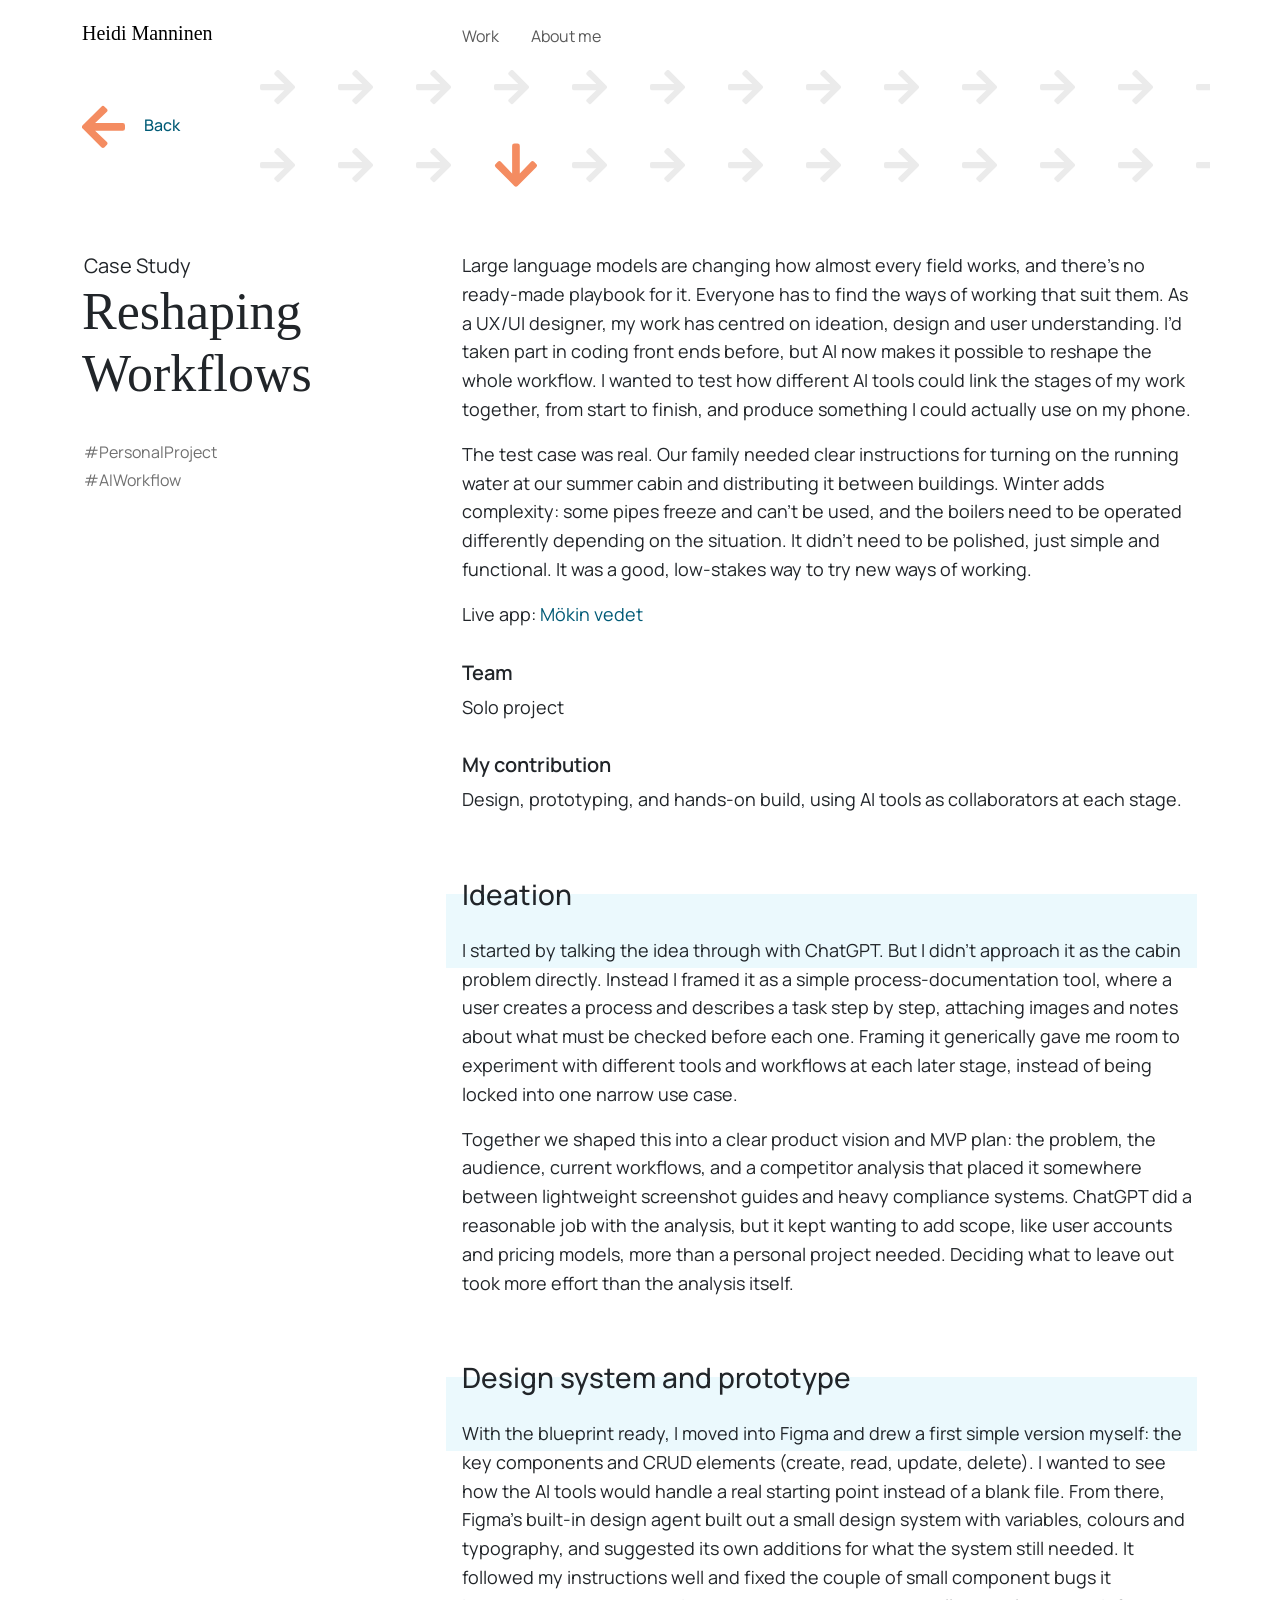
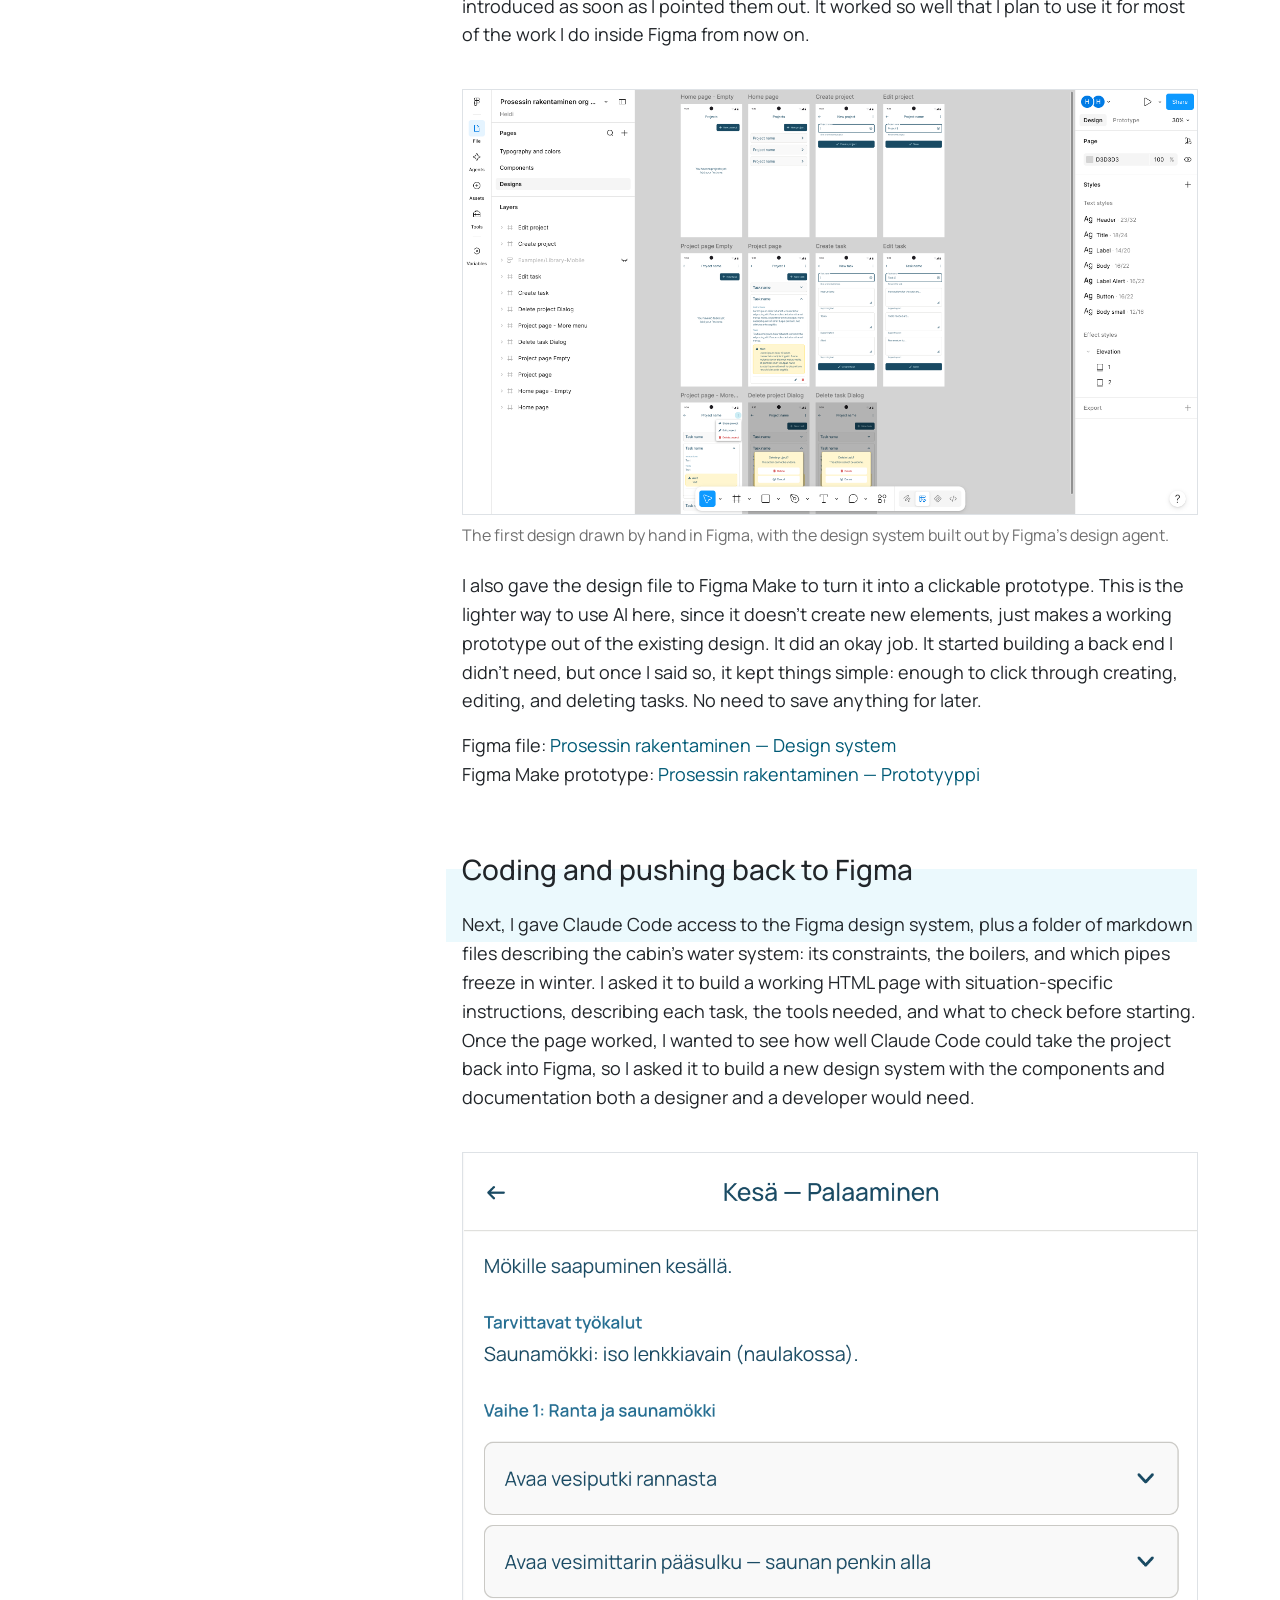
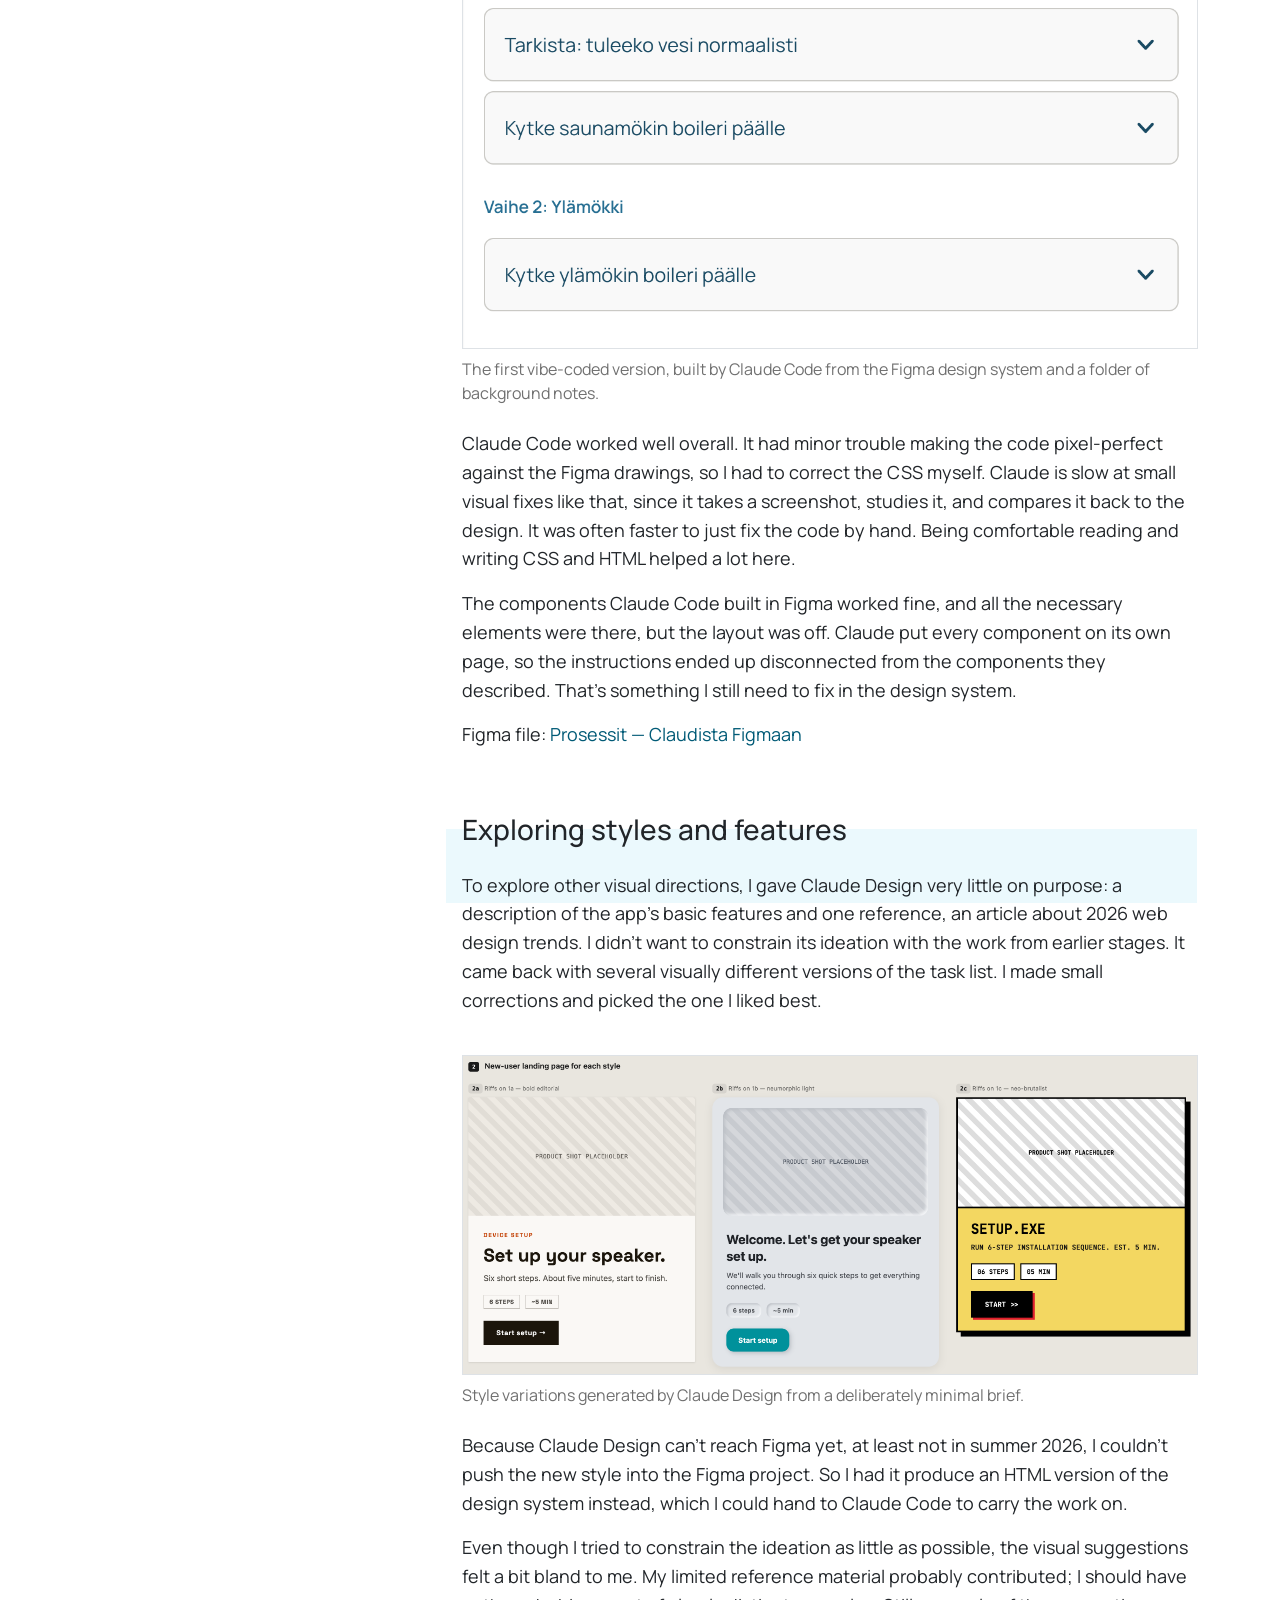
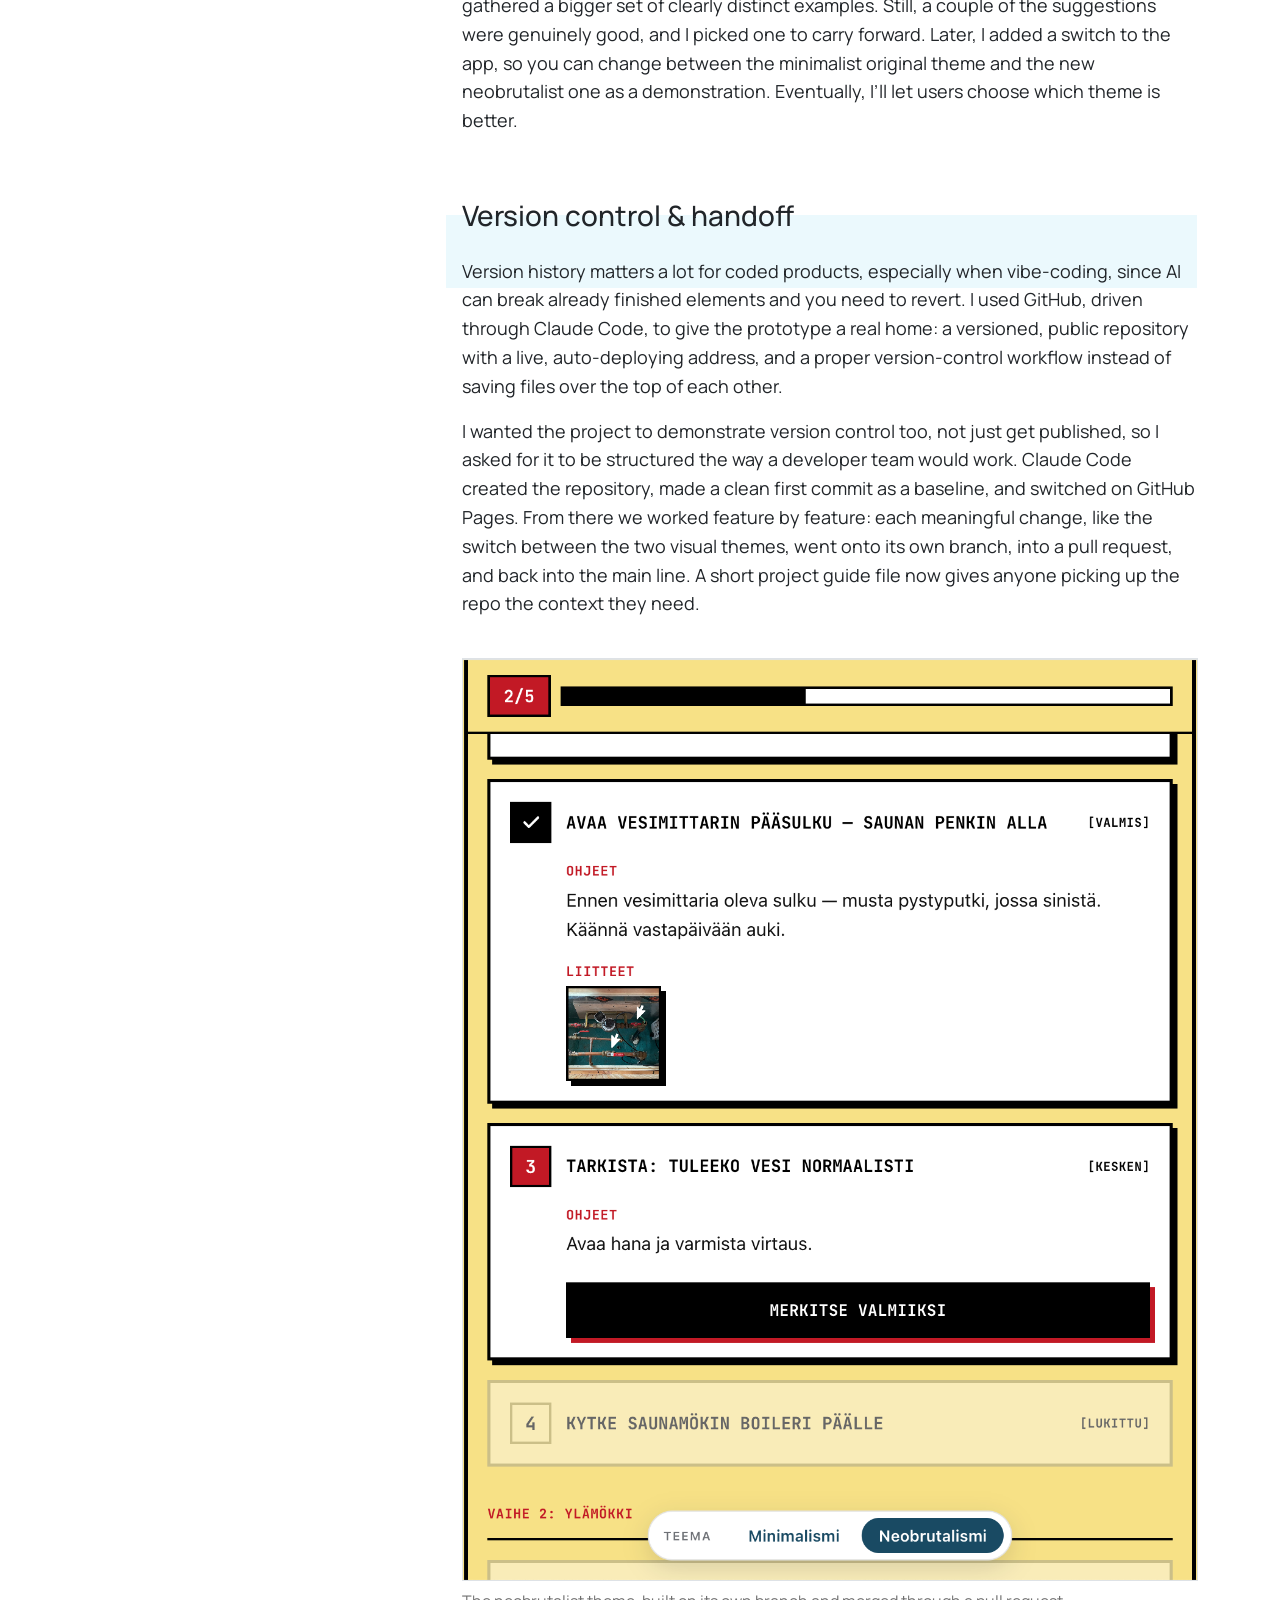
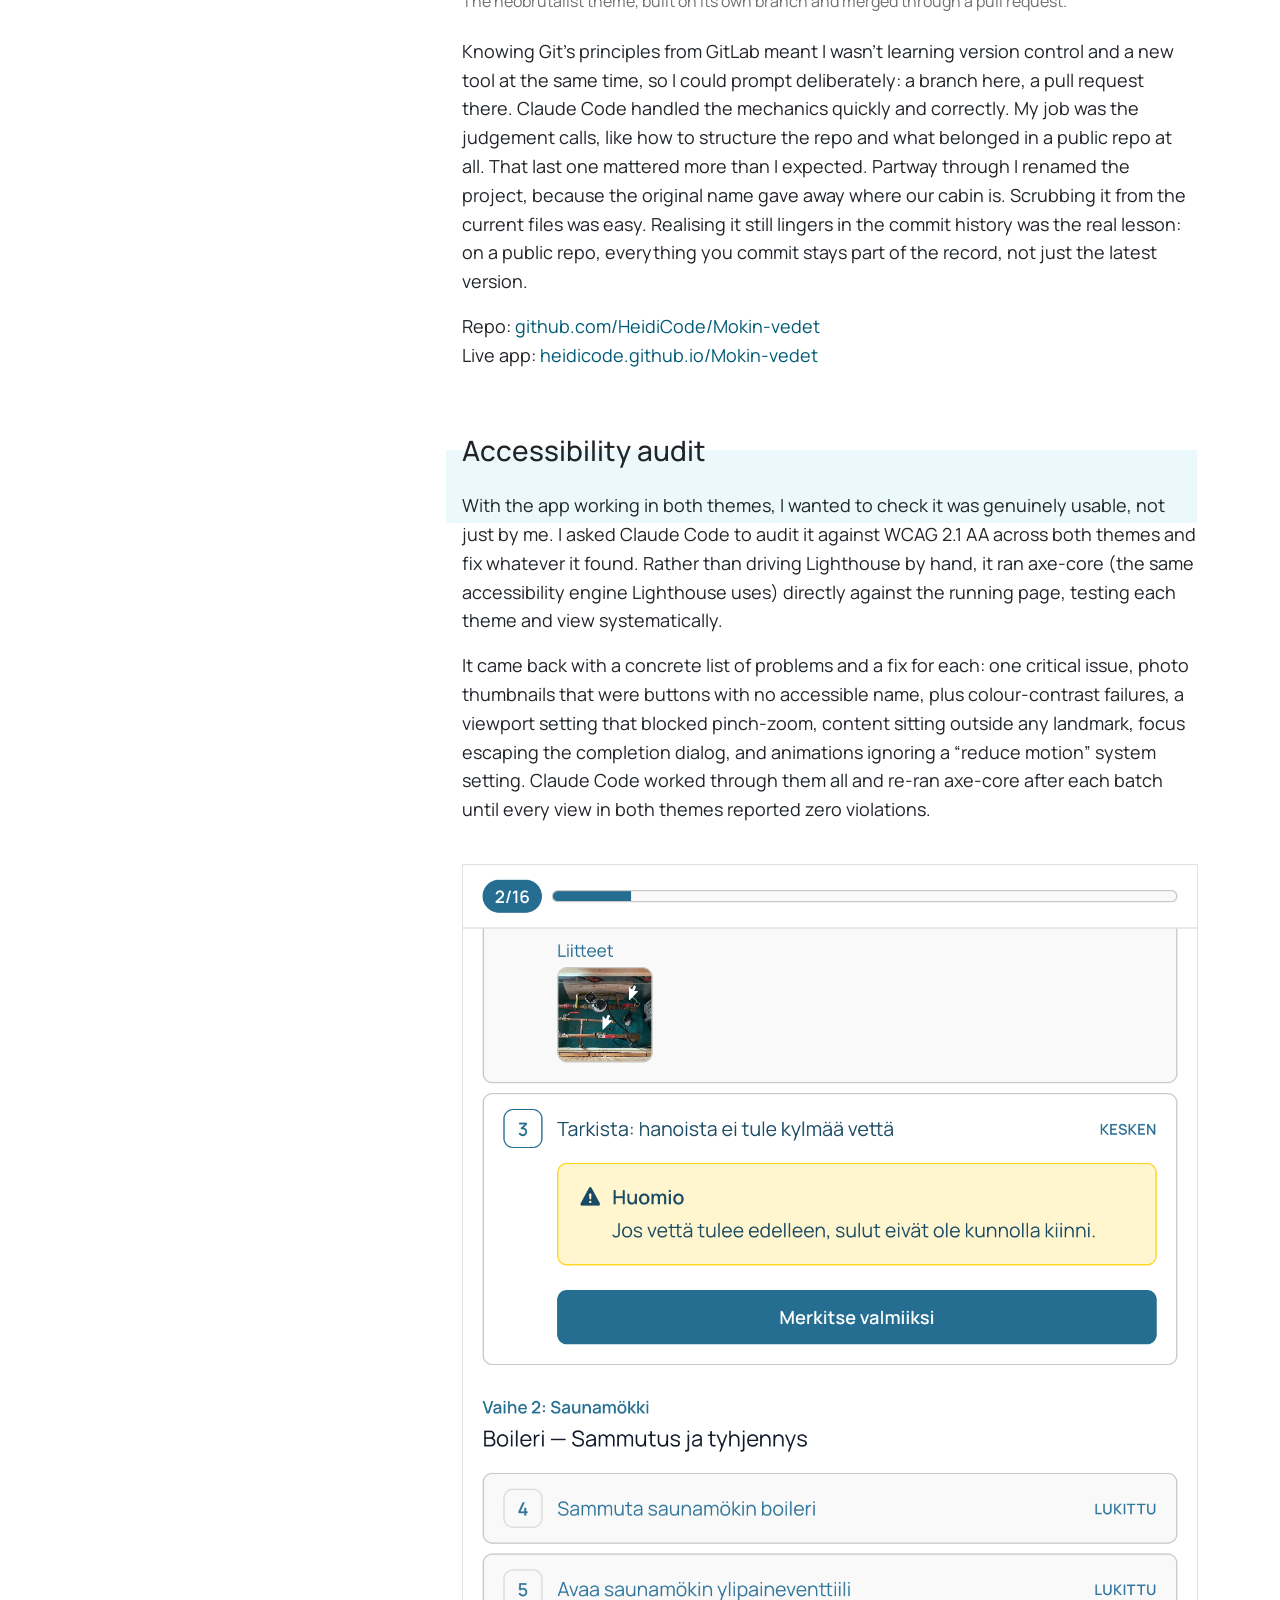
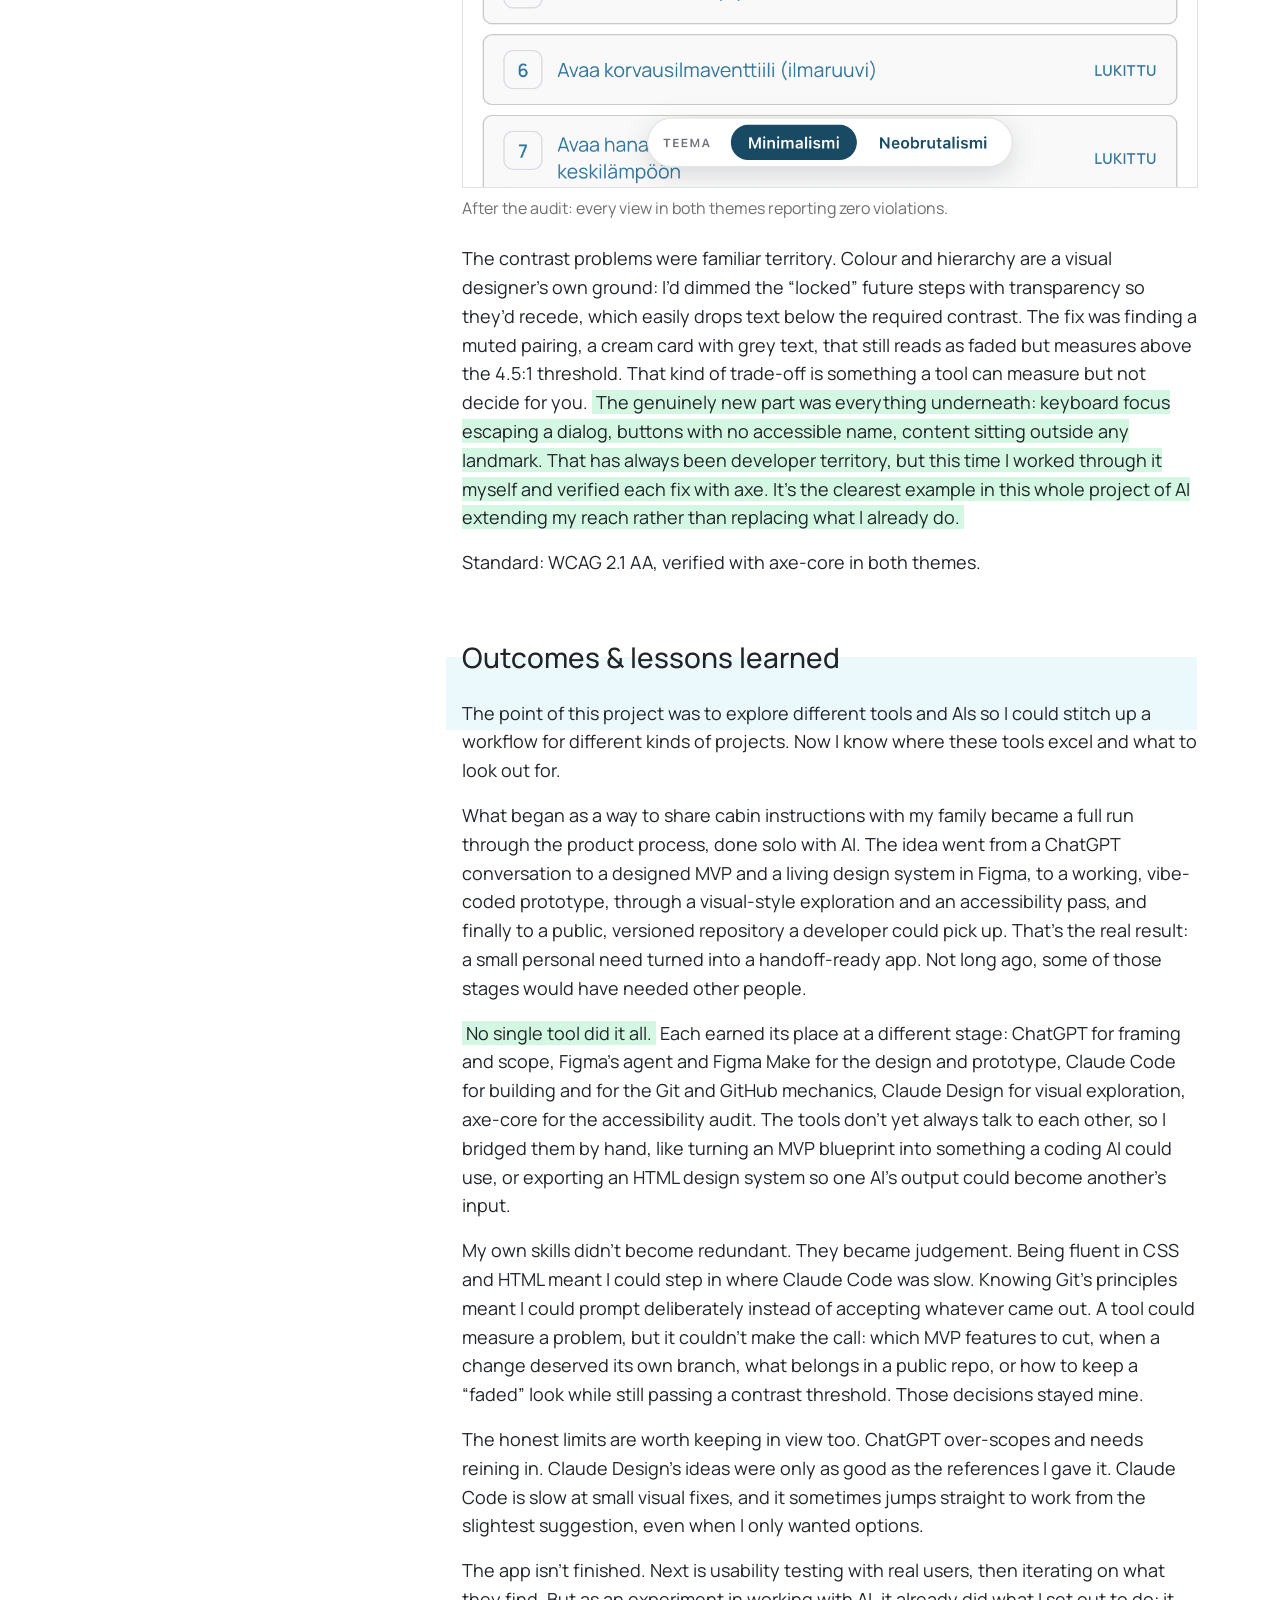
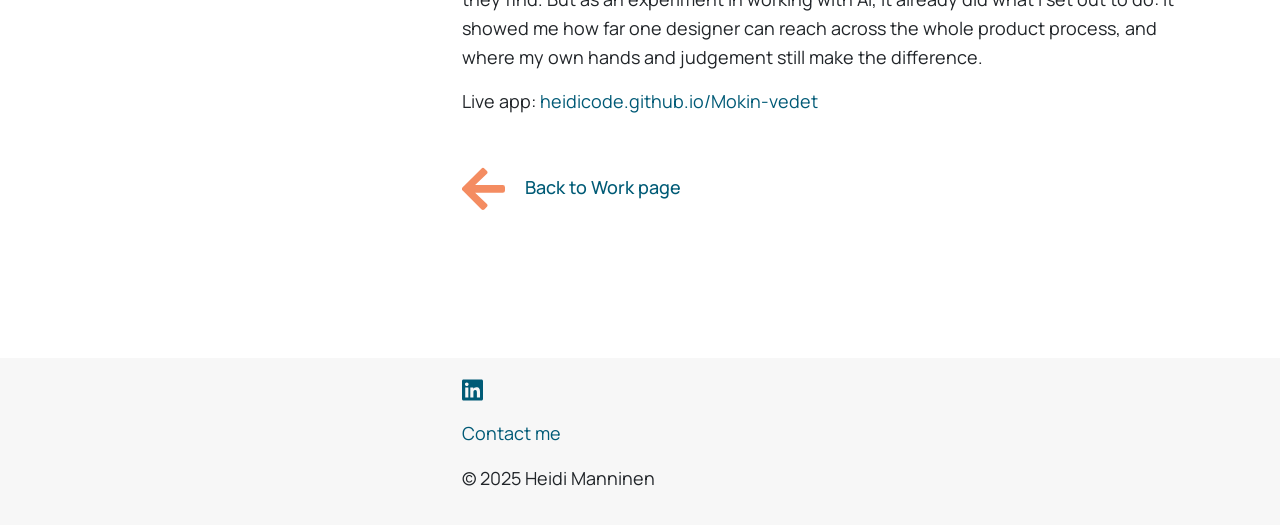
==== case_study_ReshapingWorkflows.html @ 0fd678f9 "Add "Reshaping Workflows" case study page A new case study on running a whole product process solo w" ====
<!DOCTYPE html>
<html lang="en">

  <head>
    <meta charset="UTF-8">
    <meta name="viewport" content="width=device-width, initial-scale=1.0">
    <title>Reshaping Workflows - Heidi Manninen</title>
    <!-- Link to the external CSS file -->
    <link rel="stylesheet" href="styles.css">
    <link href="https://cdn.jsdelivr.net/npm/bootstrap@5.3.0/dist/css/bootstrap.min.css" rel="stylesheet">
    <link rel="preconnect" href="https://fonts.googleapis.com">
    <link rel="preconnect" href="https://fonts.gstatic.com" crossorigin>
    <link href="https://fonts.googleapis.com/css2?family=Manrope:wght@100..900&family=Playfair-display:ital,wght@0,100..900;1,100..900&display=swap" rel="stylesheet">
  </head>
  <body>

    <nav class="navbar fixed-top navbar-expand-sm">
      <div class="container">
        <div class="col-sm-4">
          <a class="navbar-brand" href="index.html">Heidi Manninen</a>
        </div>
        <div class="col-sm-8">
          <ul class="navbar-nav flex-row">
            <li class="nav-item">
              <a class="nav-link" aria-current="page" href="index.html">Work</a>
            </li>
            <li class="nav-item">
              <a class="nav-link" href="about_me.html">About me</a>
            </li>
          </ul>
        </div> 
      </div>
    </nav>

    <div class="container">
        <div class="row">
            <div class="col-lg-2 back-link-area">
                <a class="back-link" href="index.html">
                    <img src="images/back-arrow.svg" class="img-fluid py-4" alt="Back to Work">
                    Back
                </a>
            </div>
            <div class="case-study-background col-lg-10">
            </div>
        </div>
    </div>

    <main class="container my-5">
      <section id="case-study" class="">
        <div class="row pb-5">
          <div class="col-md-4 pb-4">
            <div class="caption">Case Study</div>
            <h2>Reshaping Workflows</h2>
            <br>
            <p class="hashs">
              #PersonalProject<br>
              #AIWorkflow
            </p>
          </div>
          <div class="col-md-8">
            <p>
              Large language models are changing how almost every field works, and there&rsquo;s no ready-made playbook for it. Everyone has to find the ways 
              of working that suit them. As a UX/UI designer, my work has centred on ideation, design and user understanding. I&rsquo;d taken part in coding 
              front ends before, but AI now makes it possible to reshape the whole workflow. I wanted to test how different AI tools could link the stages of 
              my work together, from start to finish, and produce something I could actually use on my phone.
            </p>
            <p>
              The test case was real. Our family needed clear instructions for turning on the running water at our summer cabin and distributing it between 
              buildings. Winter adds complexity: some pipes freeze and can&rsquo;t be used, and the boilers need to be operated differently depending on the 
              situation. It didn&rsquo;t need to be polished, just simple and functional. It was a good, low-stakes way to try new ways of working.
            </p>
            <p>
              Live app: <a href="https://heidicode.github.io/Mokin-vedet/" target="_blank">M&ouml;kin vedet</a>
            </p>
            <h4>
              Team
            </h4>
            <p>
              Solo project
            </p>
            <h4>
              My contribution
            </h4>
            <p>
              Design, prototyping, and hands-on build, using AI tools as collaborators at each stage.
            </p>

            <h3 class="highlight pt-5">
              Ideation
            </h3>
            <p class="tp">
              I started by talking the idea through with ChatGPT. But I didn&rsquo;t approach it as the cabin problem directly. Instead I framed it as a simple 
              process-documentation tool, where a user creates a process and describes a task step by step, attaching images and notes about what must be checked 
              before each one. Framing it generically gave me room to experiment with different tools and workflows at each later stage, instead of being locked 
              into one narrow use case.
            </p>
            <p>
              Together we shaped this into a clear product vision and MVP plan: the problem, the audience, current workflows, and a competitor analysis that placed 
              it somewhere between lightweight screenshot guides and heavy compliance systems. ChatGPT did a reasonable job with the analysis, but it kept wanting 
              to add scope, like user accounts and pricing models, more than a personal project needed. Deciding what to leave out took more effort than the analysis itself.
            </p>

            <h3 class="highlight pt-5">
              Design system and prototype
            </h3>
            <p class="tp pb-4">
              With the blueprint ready, I moved into Figma and drew a first simple version myself: the key components and CRUD elements (create, read, update, delete). 
              I wanted to see how the AI tools would handle a real starting point instead of a blank file. From there, Figma&rsquo;s built-in design agent built out a 
              small design system with variables, colours and typography, and suggested its own additions for what the system still needed. It followed my instructions 
              well and fixed the couple of small component bugs it introduced as soon as I pointed them out. It worked so well that I plan to use it for most of the work 
              I do inside Figma from now on.
            </p>
            <a href="https://heidimanninen.net/images/Process-FirstDesign.png" target="_blank"><img src="images/Process-FirstDesign.png" class="border img-fluid" alt="The first process-documentation app design in Figma, shown next to its design system of colour, typography and component variables"></a>
            <div class="image-caption">
              The first design drawn by hand in Figma, with the design system built out by Figma&rsquo;s design agent.
            </div><br>
            <p>
              I also gave the design file to Figma Make to turn it into a clickable prototype. This is the lighter way to use AI here, since it doesn&rsquo;t create new 
              elements, just makes a working prototype out of the existing design. It did an okay job. It started building a back end I didn&rsquo;t need, but once I said 
              so, it kept things simple: enough to click through creating, editing, and deleting tasks. No need to save anything for later.
            </p>
            <p>
              Figma file: <a href="https://www.figma.com/design/Cu0q4WWhA33EMpzLfYERuD/Prosessin-rakentaminen-org---Design-system?node-id=50-1419" target="_blank">Prosessin rakentaminen &mdash; Design system</a><br>
              Figma Make prototype: <a href="https://www.figma.com/make/wtD0UEXDn4VTWMmGXMmf5s/Prosessin-rakentaminen---Prototyyppi?t=iApriGZxZ0ze3AJL-1" target="_blank">Prosessin rakentaminen &mdash; Prototyyppi</a>
            </p>

            <h3 class="highlight pt-5">
              Coding and pushing back to Figma
            </h3>
            <p class="tp pb-4">
              Next, I gave Claude Code access to the Figma design system, plus a folder of markdown files describing the cabin&rsquo;s water system: its constraints, the 
              boilers, and which pipes freeze in winter. I asked it to build a working HTML page with situation-specific instructions, describing each task, the tools needed, 
              and what to check before starting. Once the page worked, I wanted to see how well Claude Code could take the project back into Figma, so I asked it to build a 
              new design system with the components and documentation both a designer and a developer would need.
            </p>
            <a href="https://heidimanninen.net/images/Process-FirstVibeCode.png" target="_blank"><img src="images/Process-FirstVibeCode.png" class="border img-fluid" alt="The first vibe-coded version of the water instructions app, showing a step-by-step process view"></a>
            <div class="image-caption">
              The first vibe-coded version, built by Claude Code from the Figma design system and a folder of background notes.
            </div><br>
            <p>
              Claude Code worked well overall. It had minor trouble making the code pixel-perfect against the Figma drawings, so I had to correct the CSS myself. Claude is slow 
              at small visual fixes like that, since it takes a screenshot, studies it, and compares it back to the design. It was often faster to just fix the code by hand. 
              Being comfortable reading and writing CSS and HTML helped a lot here.
            </p>
            <p>
              The components Claude Code built in Figma worked fine, and all the necessary elements were there, but the layout was off. Claude put every component on its own page, 
              so the instructions ended up disconnected from the components they described. That&rsquo;s something I still need to fix in the design system.
            </p>
            <p>
              Figma file: <a href="https://www.figma.com/design/SSsAlo5ISdH7vPkz700J9I/Prosessit---Claudista-Figmaan?node-id=19-7&amp;t=mDt4C6tCcxJIsU39-1" target="_blank">Prosessit &mdash; Claudista Figmaan</a>
            </p>

            <h3 class="highlight pt-5">
              Exploring styles and features
            </h3>
            <p class="tp pb-4">
              To explore other visual directions, I gave Claude Design very little on purpose: a description of the app&rsquo;s basic features and one reference, an article about 
              2026 web design trends. I didn&rsquo;t want to constrain its ideation with the work from earlier stages. It came back with several visually different versions of the 
              task list. I made small corrections and picked the one I liked best.
            </p>
            <a href="https://heidimanninen.net/images/Process-StyleVariations.png" target="_blank"><img src="images/Process-StyleVariations.png" class="border img-fluid" alt="Several visually distinct style variations of the task list, generated side by side by Claude Design"></a>
            <div class="image-caption">
              Style variations generated by Claude Design from a deliberately minimal brief.
            </div><br>
            <p>
              Because Claude Design can&rsquo;t reach Figma yet, at least not in summer 2026, I couldn&rsquo;t push the new style into the Figma project. So I had it produce an HTML 
              version of the design system instead, which I could hand to Claude Code to carry the work on.
            </p>
            <p>
              Even though I tried to constrain the ideation as little as possible, the visual suggestions felt a bit bland to me. My limited reference material probably contributed; 
              I should have gathered a bigger set of clearly distinct examples. Still, a couple of the suggestions were genuinely good, and I picked one to carry forward. Later, I added 
              a switch to the app, so you can change between the minimalist original theme and the new neobrutalist one as a demonstration. Eventually, I&rsquo;ll let users choose which 
              theme is better.
            </p>

            <h3 class="highlight pt-5">
              Version control &amp; handoff
            </h3>
            <p class="tp">
              Version history matters a lot for coded products, especially when vibe-coding, since AI can break already finished elements and you need to revert. I used GitHub, driven 
              through Claude Code, to give the prototype a real home: a versioned, public repository with a live, auto-deploying address, and a proper version-control workflow instead of 
              saving files over the top of each other.
            </p>
            <p class="pb-4">
              I wanted the project to demonstrate version control too, not just get published, so I asked for it to be structured the way a developer team would work. Claude Code created 
              the repository, made a clean first commit as a baseline, and switched on GitHub Pages. From there we worked feature by feature: each meaningful change, like the switch between 
              the two visual themes, went onto its own branch, into a pull request, and back into the main line. A short project guide file now gives anyone picking up the repo the context they need.
            </p>
            <a href="https://heidimanninen.net/images/Process-VersionControlNB.png" target="_blank"><img src="images/Process-VersionControlNB.png" class="border img-fluid" alt="The finished app in its neobrutalist theme, the feature that was developed on its own branch and merged through a pull request"></a>
            <div class="image-caption">
              The neobrutalist theme, built on its own branch and merged through a pull request.
            </div><br>
            <p>
              Knowing Git&rsquo;s principles from GitLab meant I wasn&rsquo;t learning version control and a new tool at the same time, so I could prompt deliberately: a branch here, a pull 
              request there. Claude Code handled the mechanics quickly and correctly. My job was the judgement calls, like how to structure the repo and what belonged in a public repo at all. 
              That last one mattered more than I expected. Partway through I renamed the project, because the original name gave away where our cabin is. Scrubbing it from the current files was 
              easy. Realising it still lingers in the commit history was the real lesson: on a public repo, everything you commit stays part of the record, not just the latest version.
            </p>
            <p>
              Repo: <a href="https://github.com/HeidiCode/Mokin-vedet" target="_blank">github.com/HeidiCode/Mokin-vedet</a><br>
              Live app: <a href="https://heidicode.github.io/Mokin-vedet/" target="_blank">heidicode.github.io/Mokin-vedet</a>
            </p>

            <h3 class="highlight pt-5">
              Accessibility audit
            </h3>
            <p class="tp">
              With the app working in both themes, I wanted to check it was genuinely usable, not just by me. I asked Claude Code to audit it against WCAG 2.1 AA across both themes and fix 
              whatever it found. Rather than driving Lighthouse by hand, it ran axe-core (the same accessibility engine Lighthouse uses) directly against the running page, testing each theme 
              and view systematically.
            </p>
            <p class="pb-4">
              It came back with a concrete list of problems and a fix for each: one critical issue, photo thumbnails that were buttons with no accessible name, plus colour-contrast failures, 
              a viewport setting that blocked pinch-zoom, content sitting outside any landmark, focus escaping the completion dialog, and animations ignoring a &ldquo;reduce motion&rdquo; 
              system setting. Claude Code worked through them all and re-ran axe-core after each batch until every view in both themes reported zero violations.
            </p>
            <a href="https://heidimanninen.net/images/Process-AccessibilityAudit.png" target="_blank"><img src="images/Process-AccessibilityAudit.png" class="border img-fluid" alt="The app after the accessibility audit, with the contrast of the dimmed future steps corrected"></a>
            <div class="image-caption">
              After the audit: every view in both themes reporting zero violations.
            </div><br>
            <p>
              The contrast problems were familiar territory. Colour and hierarchy are a visual designer&rsquo;s own ground: I&rsquo;d dimmed the &ldquo;locked&rdquo; future steps with 
              transparency so they&rsquo;d recede, which easily drops text below the required contrast. The fix was finding a muted pairing, a cream card with grey text, that still reads as 
              faded but measures above the 4.5:1 threshold. That kind of trade-off is something a tool can measure but not decide for you. <span class="text-highlight">The genuinely new part 
              was everything underneath: keyboard focus escaping a dialog, buttons with no accessible name, content sitting outside any landmark. That has always been developer territory, but 
              this time I worked through it myself and verified each fix with axe. It&rsquo;s the clearest example in this whole project of AI extending my reach rather than replacing what I 
              already do.</span>
            </p>
            <p>
              Standard: WCAG 2.1 AA, verified with axe-core in both themes.
            </p>

            <h3 class="highlight pt-5">
              Outcomes &amp; lessons learned
            </h3>
            <p class="tp">
              The point of this project was to explore different tools and AIs so I could stitch up a workflow for different kinds of projects. Now I know where these tools excel and what to 
              look out for.
            </p>
            <p>
              What began as a way to share cabin instructions with my family became a full run through the product process, done solo with AI. The idea went from a ChatGPT conversation to a 
              designed MVP and a living design system in Figma, to a working, vibe-coded prototype, through a visual-style exploration and an accessibility pass, and finally to a public, versioned 
              repository a developer could pick up. That&rsquo;s the real result: a small personal need turned into a handoff-ready app. Not long ago, some of those stages would have needed other people.
            </p>
            <p>
              <span class="text-highlight">No single tool did it all.</span> Each earned its place at a different stage: ChatGPT for framing and scope, Figma&rsquo;s agent and Figma Make for the 
              design and prototype, Claude Code for building and for the Git and GitHub mechanics, Claude Design for visual exploration, axe-core for the accessibility audit. The tools don&rsquo;t 
              yet always talk to each other, so I bridged them by hand, like turning an MVP blueprint into something a coding AI could use, or exporting an HTML design system so one AI&rsquo;s output 
              could become another&rsquo;s input.
            </p>
            <p>
              My own skills didn&rsquo;t become redundant. They became judgement. Being fluent in CSS and HTML meant I could step in where Claude Code was slow. Knowing Git&rsquo;s principles meant I 
              could prompt deliberately instead of accepting whatever came out. A tool could measure a problem, but it couldn&rsquo;t make the call: which MVP features to cut, when a change deserved its 
              own branch, what belongs in a public repo, or how to keep a &ldquo;faded&rdquo; look while still passing a contrast threshold. Those decisions stayed mine.
            </p>
            <p>
              The honest limits are worth keeping in view too. ChatGPT over-scopes and needs reining in. Claude Design&rsquo;s ideas were only as good as the references I gave it. Claude Code is slow at 
              small visual fixes, and it sometimes jumps straight to work from the slightest suggestion, even when I only wanted options.
            </p>
            <p>
              The app isn&rsquo;t finished. Next is usability testing with real users, then iterating on what they find. But as an experiment in working with AI, it already did what I set out to do: it 
              showed me how far one designer can reach across the whole product process, and where my own hands and judgement still make the difference.
            </p>
            <p>
              Live app: <a href="https://heidicode.github.io/Mokin-vedet/" target="_blank">heidicode.github.io/Mokin-vedet</a>
            </p>
            <p>
                <a class="back-link" href="index.html">
                    <img src="images/back-arrow.svg" class="img-fluid py-4" alt="Arrow pointing left">
                    Back to Work page
                </a>
            </p>
          </div>
        </div>
      </section>

    </main>

    <footer class="container-fluid">
        <div class="container">
            <div class="row">
                <div class="col-md-4">
                </div>
                <div class="col-md-8">
                  <p><a href="https://www.linkedin.com/in/heidi-manninen-b1277a5/" target="_blank"><img src="images/linkedin.svg" class="linkedin" style="height:24px;" /></a></p>
                  <p><a href="mailto:heidi.manninen@proton.me">Contact me</a></p>
                  <p>&copy; 2025 Heidi Manninen</p>
                </div>
            </div>
        </div>
    </footer>

    <script src="https://cdn.jsdelivr.net/npm/@popperjs/core@2.11.6/dist/umd/popper.min.js"></script>
    <script src="https://cdn.jsdelivr.net/npm/bootstrap@5.3.0/dist/js/bootstrap.min.js"></script>
  </body>

</html>
---- styles.css ----
/* Great to see you here! I did this! */

body {
      --bs-font-sans-serif: 'Manrope', sans-serif;
      --bs-body-font-family: var(--bs-font-sans-serif);
      --bs-link-color-rgb: 0, 90, 118;
      padding-top: 70px;
}

body a {
    text-decoration: none;
}

header.work {
    background-color: #fff;
    background-image: url("images/arrow-down.svg"), url("images/arrow-right.svg");
    background-repeat: no-repeat, repeat;
    background-position-y: 28.3rem, top;
    background-position-x: 43rem, left;
    padding: 2rem 0;
    height: 625px;
}

.arrows-left {
    background-color: #fff;
    background-image: url("images/arrow-right.svg");
    background-repeat: repeat;
    height: 625px;
}

.arrows-hero {
    background-color: #fff;
    background-image: url("images/arrow-down.svg"), url("images/arrow-right.svg");
    background-repeat: no-repeat, repeat;
    background-position-y: 24rem, top;
    background-position-x: 14rem, left;
    height: 625px;
}

.case-study-background {
    background-color: #fff;
    background-image: url("images/arrow-down.svg"), url("images/arrow-right.svg");
    background-repeat: no-repeat, repeat;
    background-position-y: 4rem, top;
    background-position-x: 14rem, left;
    padding: 2rem 0;
    height: 133px;
}

header .hero-text {
    background-color: #fff;
    margin-top: 6rem;
}

header h1 {
    font-size: 4.5rem;
    font-weight: 600;
    line-height: 1;
    font-family: 'Playfair Display', serif;
    color: #005B76;
}

main h2 {
    font-size:3.25rem;
    font-family: 'Playfair Display', serif;
}

main h3 {
    font-size: 1.75rem;
    font-weight: 500;
}

h3.highlight {
    position: relative;
  }
  
h3.highlight::before {
    content: "";
    position: absolute;
    width: 102%;
    height: 90%;
    top: 4rem;
    left: -1rem;
    background: #EBF9FD;
    z-index: -1;
  }

main h4 {
    font-size: 1.25rem;
    font-weight: 600;
    padding-top: 1rem;
}

header p {
    font-size: 1.2rem;
    line-height: 1.6;
}

p {
    font-size: 1.125rem;
    line-height: 1.6;
}

li {
    font-size: 1.125rem;
    line-height: 1.6;
    padding-bottom: 0.5rem;
}

.caption {
    font-size: 1.25rem;
    padding-left: 2px;
}

.hashs {
    font-size: 1rem;
    line-height: 1.75;
    padding-left: 2px;
    color: #707070;
}

.title-caption {
    font-size: 1.5rem;
    color: #707070;
    padding-bottom: 1.6rem;
}

.image-caption {
    font-size: 1rem;
    color: #707070;
    padding-top: 0.5rem;
}

.text-highlight {
    background-color: #D3F7E2;
    padding-left: 4px;
    padding-right: 4px;
}

/* Mobile font sizes */
@media (max-width: 992px) {

    header h1 {
        font-size: 3.5rem;
        font-weight: 600;
        line-height: 1;
        font-family: 'Playfair Display', serif;
        color: #005B76;
    }
    
    main h2 {
        font-size:2.5rem;
        font-family: 'Playfair Display', serif;
    }
    
    main h3 {
        font-size: 1.35rem;
        font-weight: 500;
    }
    
    h3.highlight {
        position: relative;
      }
      
    h3.highlight::before {
        content: "";
        position: absolute;
        width: 102%;
        height: 90%;
        top: 4rem;
        left: -1rem;
        background: #EBF9FD;
        z-index: -1;
      }
    
    main h4 {
        font-size: 1rem;
        font-weight: 600;
        padding-top: 1rem;
    }
    
    header p {
        font-size: 1rem;
    }
    
    p {
        font-size: 1rem;
    }
    
    li {
        font-size: 1rem;
        padding-bottom: 0.5rem;
    }

    .caption {
        font-size: 1rem;
        padding-left: 2px;
    }
    
    .title-caption {
        font-size: 1.35rem;
        color: #707070;
        padding-bottom: 1.6rem;
    }
    
    .image-caption {
        font-size: 1rem;
        padding-top: 0.5rem;
    }

    .nav-item {
        font-size: 1rem;
        padding-right: 1rem;
    }
}

.accent {
    color: #f0f
}

a.case-link {
    color: #005B76;
    font-weight: 500;
}

a.case-link:hover {
    text-decoration: underline;
}

a.back-link {
    color: #005B76;
    font-weight: 500;
}

a.back-link:hover {
    text-decoration: underline;
}

.border {
    border: 1px;
    border-color: #DBDBDB;
}

.tp {
    padding-top: 1rem;
}

/* Navigation styles */
.navbar {
    background-color: #fff;
    size: 20px;
}

.navbar .active {
    text-decoration: underline;
    text-decoration-thickness: 3px;
    text-decoration-color: #F48C61;
    text-underline-offset: 8px;
}
.navbar-brand {
    font-family: 'Playfair Display';
    size: 32px;
    line-height: 1rem;
}

.nav-item {
    font-size: 1rem;
    padding-right: 1rem;
    line-height: 1rem;
    padding-top: 12px;
}

.navbar a:hover {
    color: #202020;
}

footer {
    background-color: #f7f7f7;
    padding: 1rem 0;
    margin-top: 2rem;
}

.linkedin {
    color:#005B76;
}
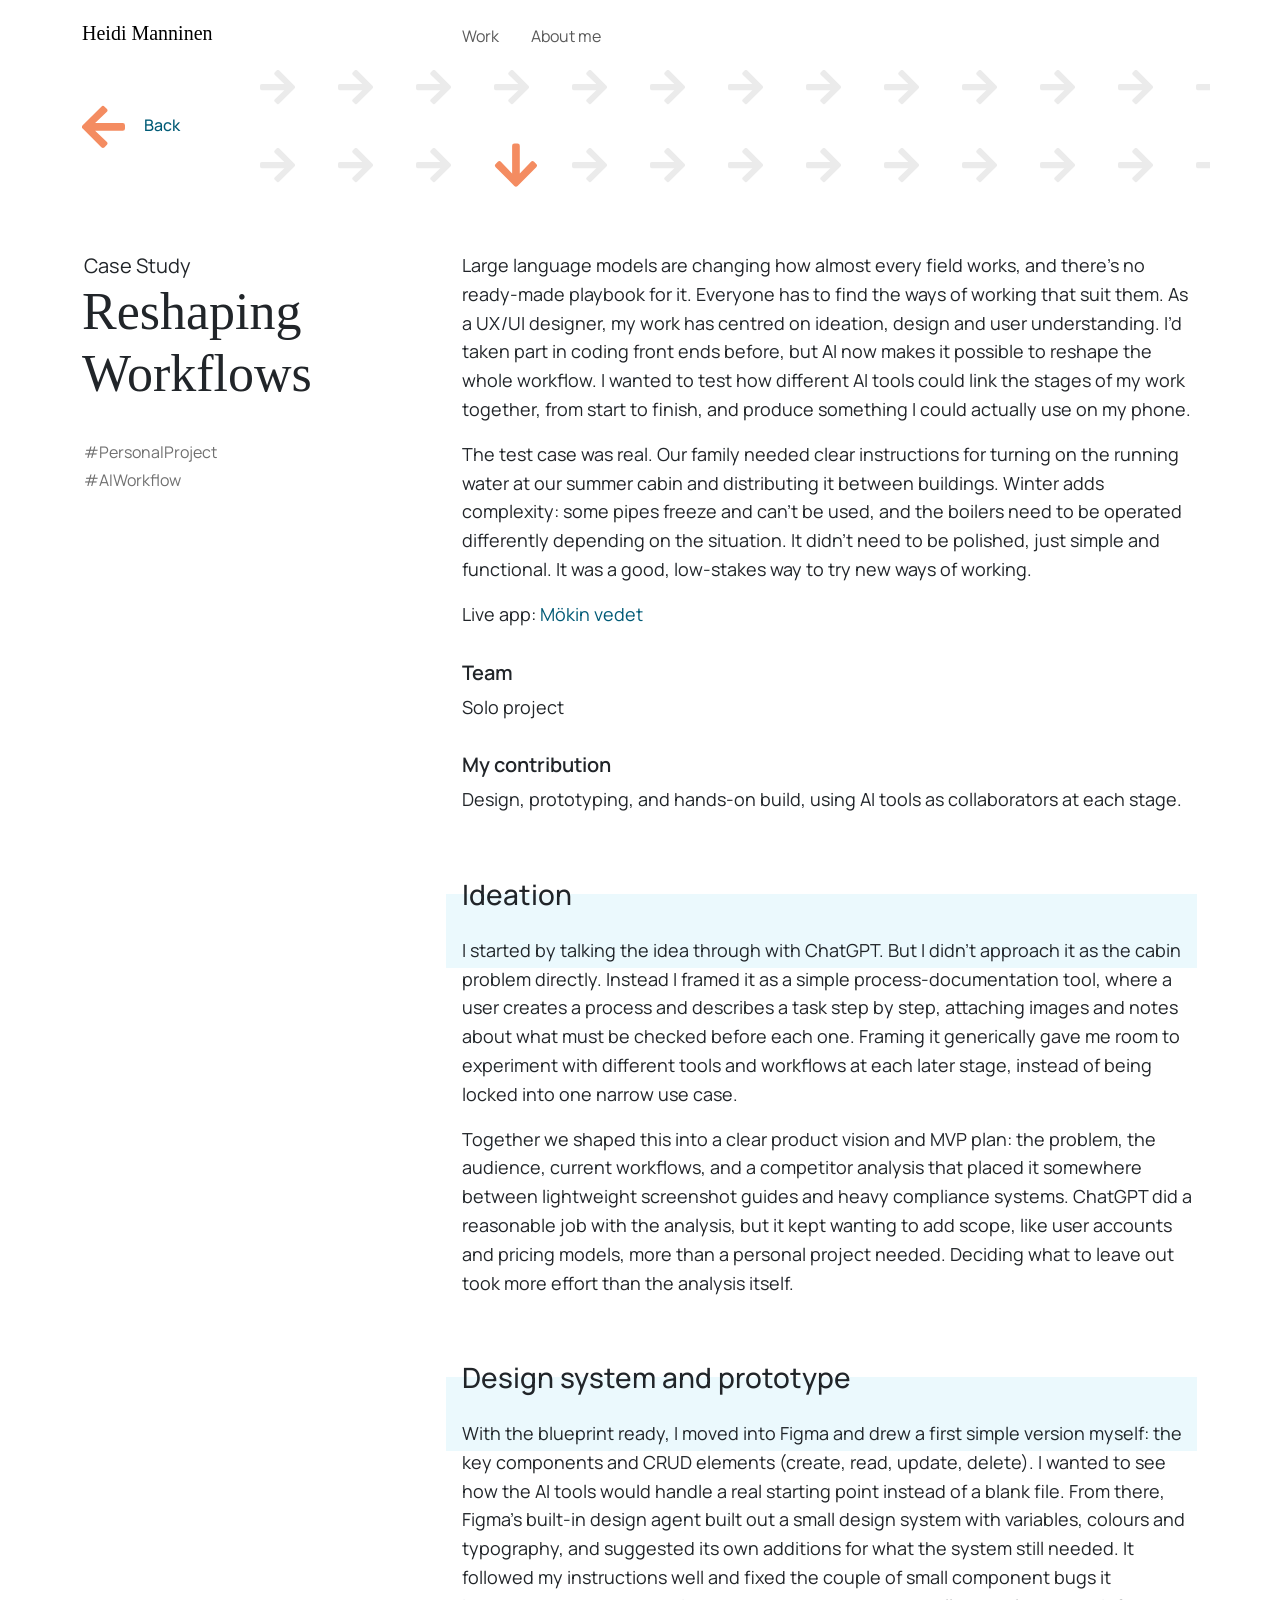
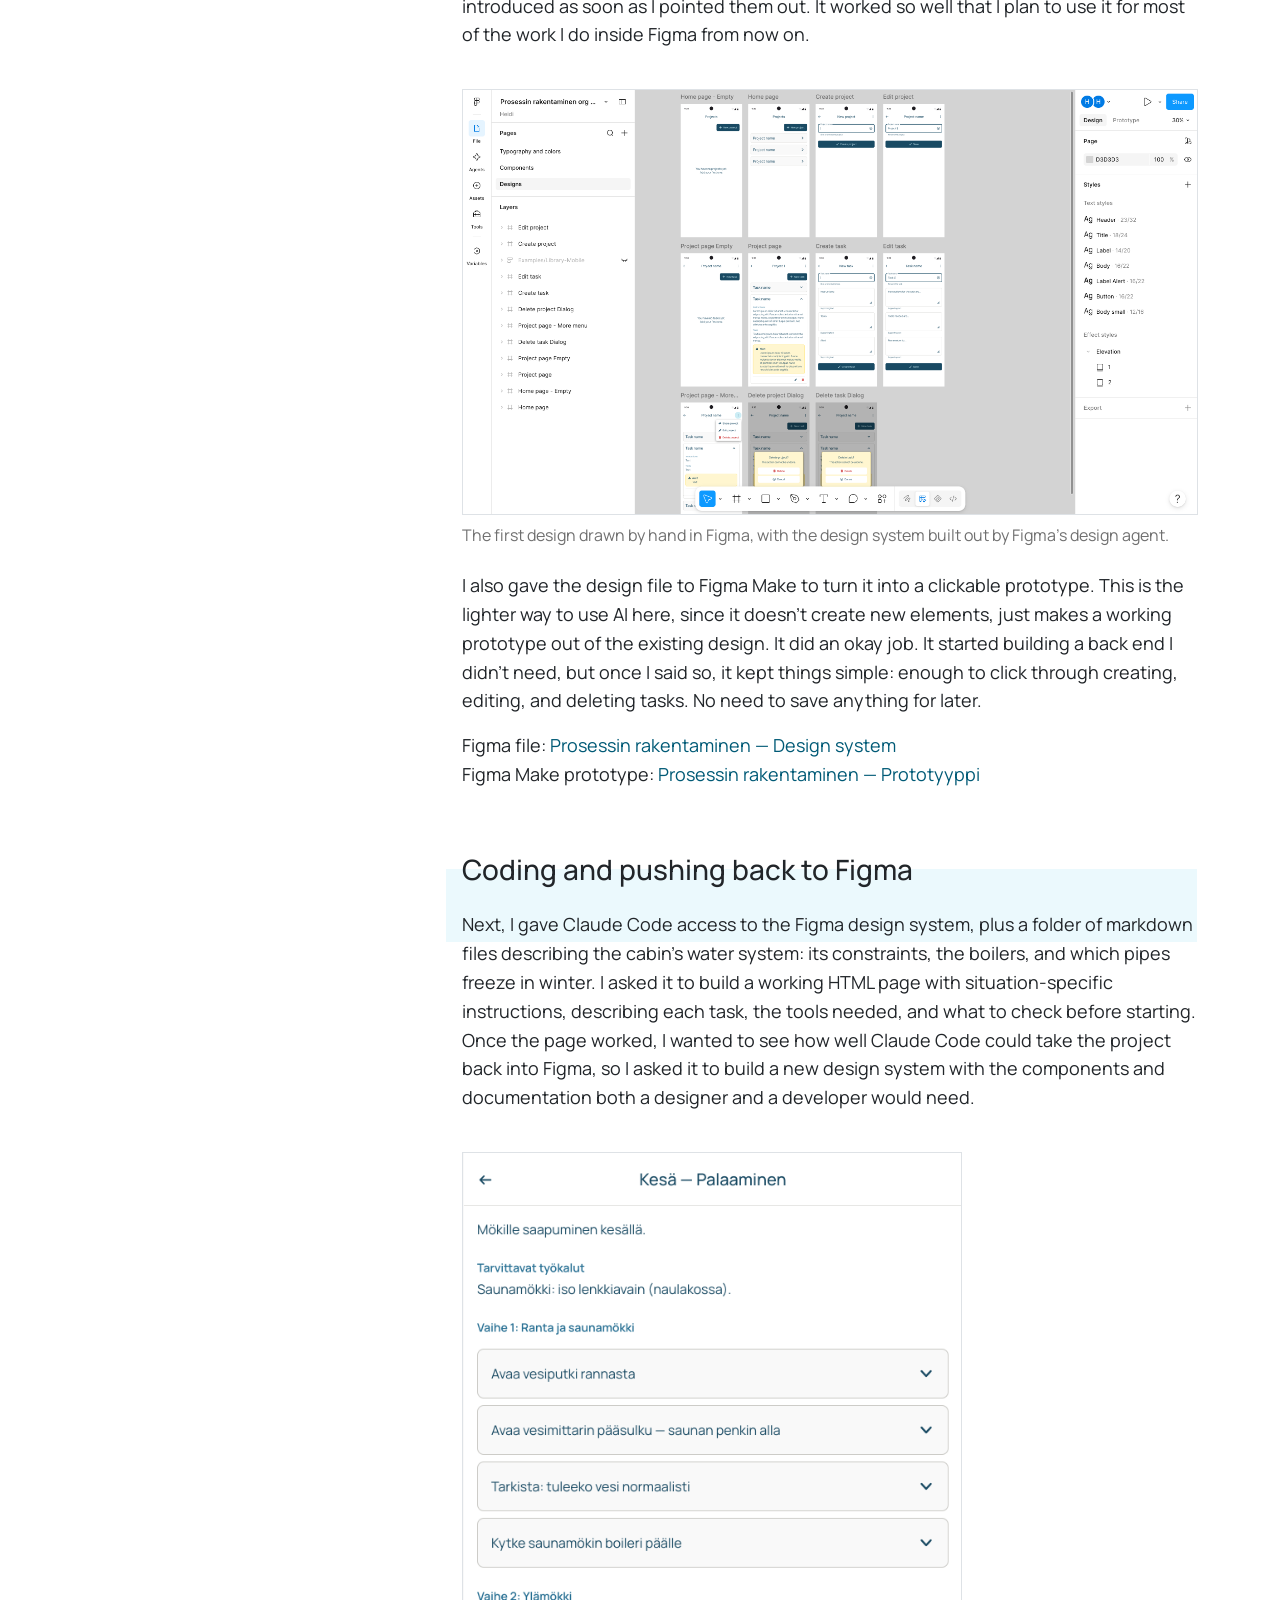
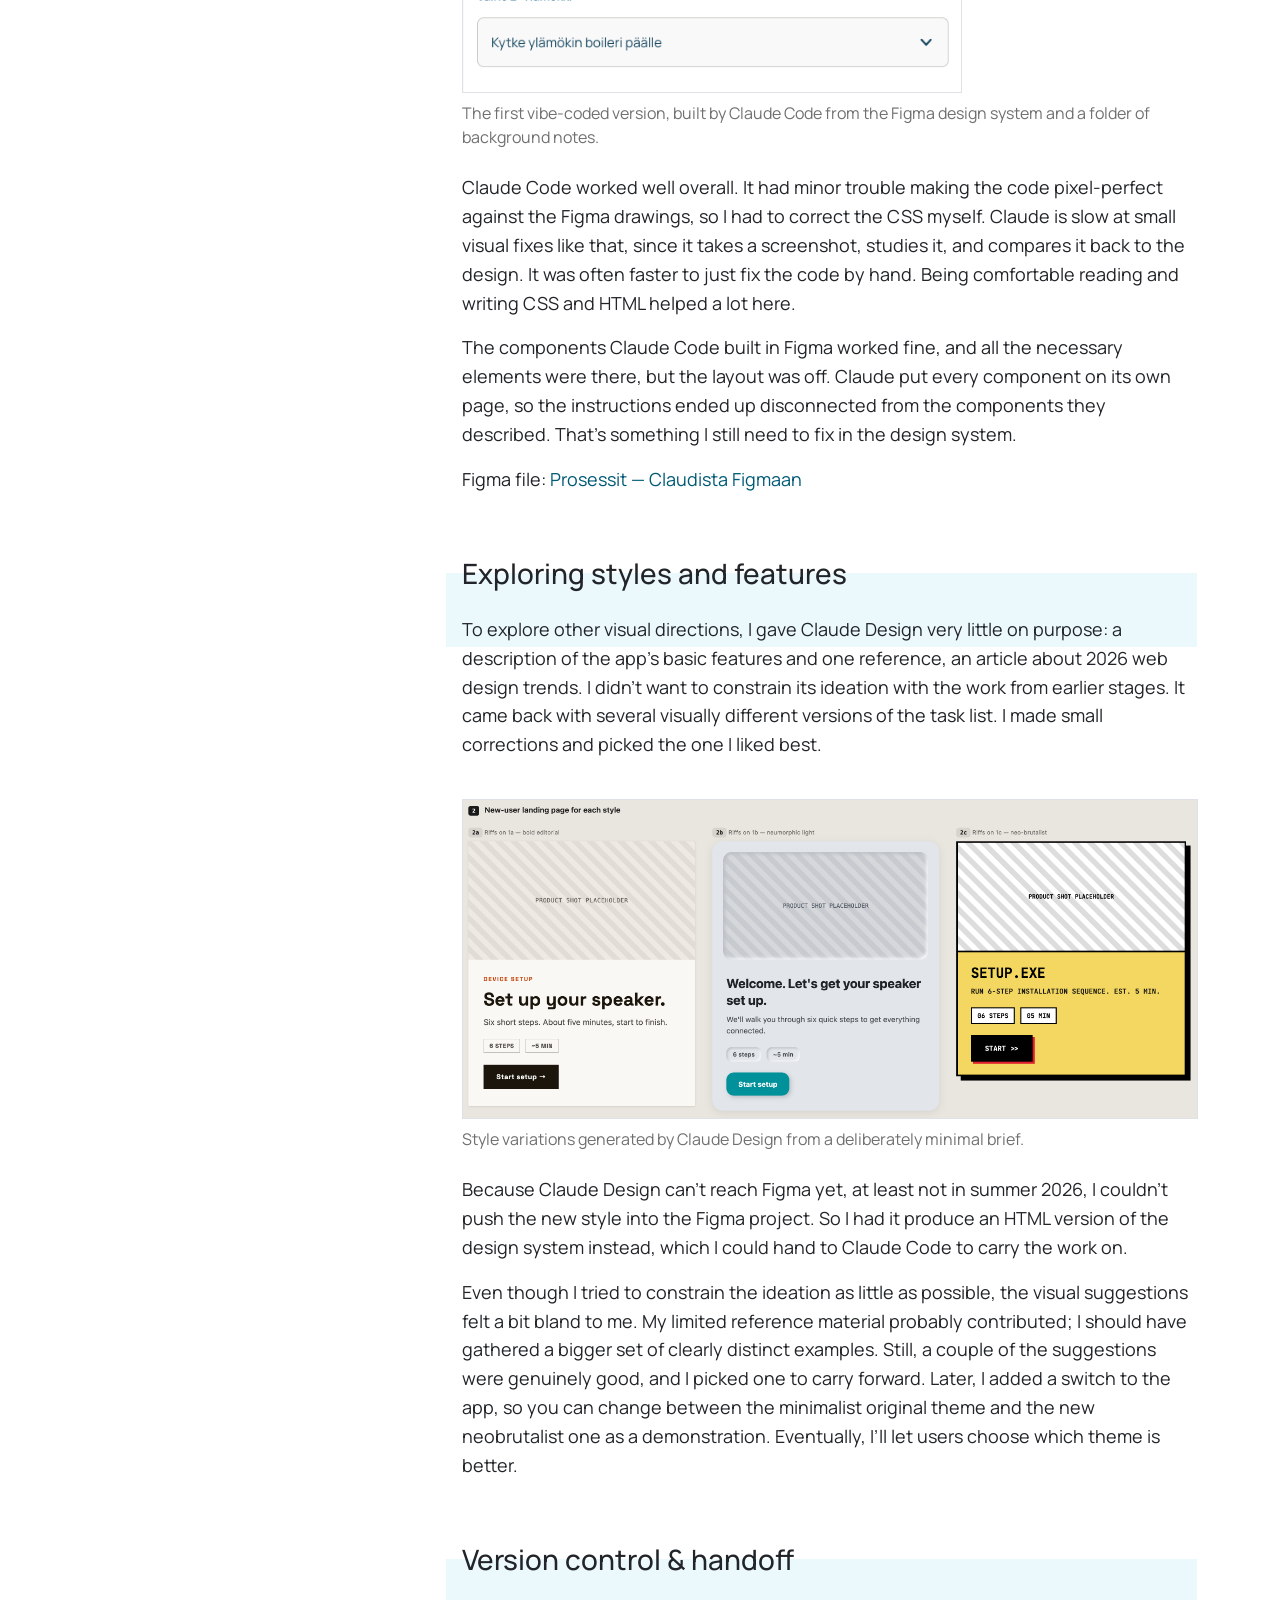
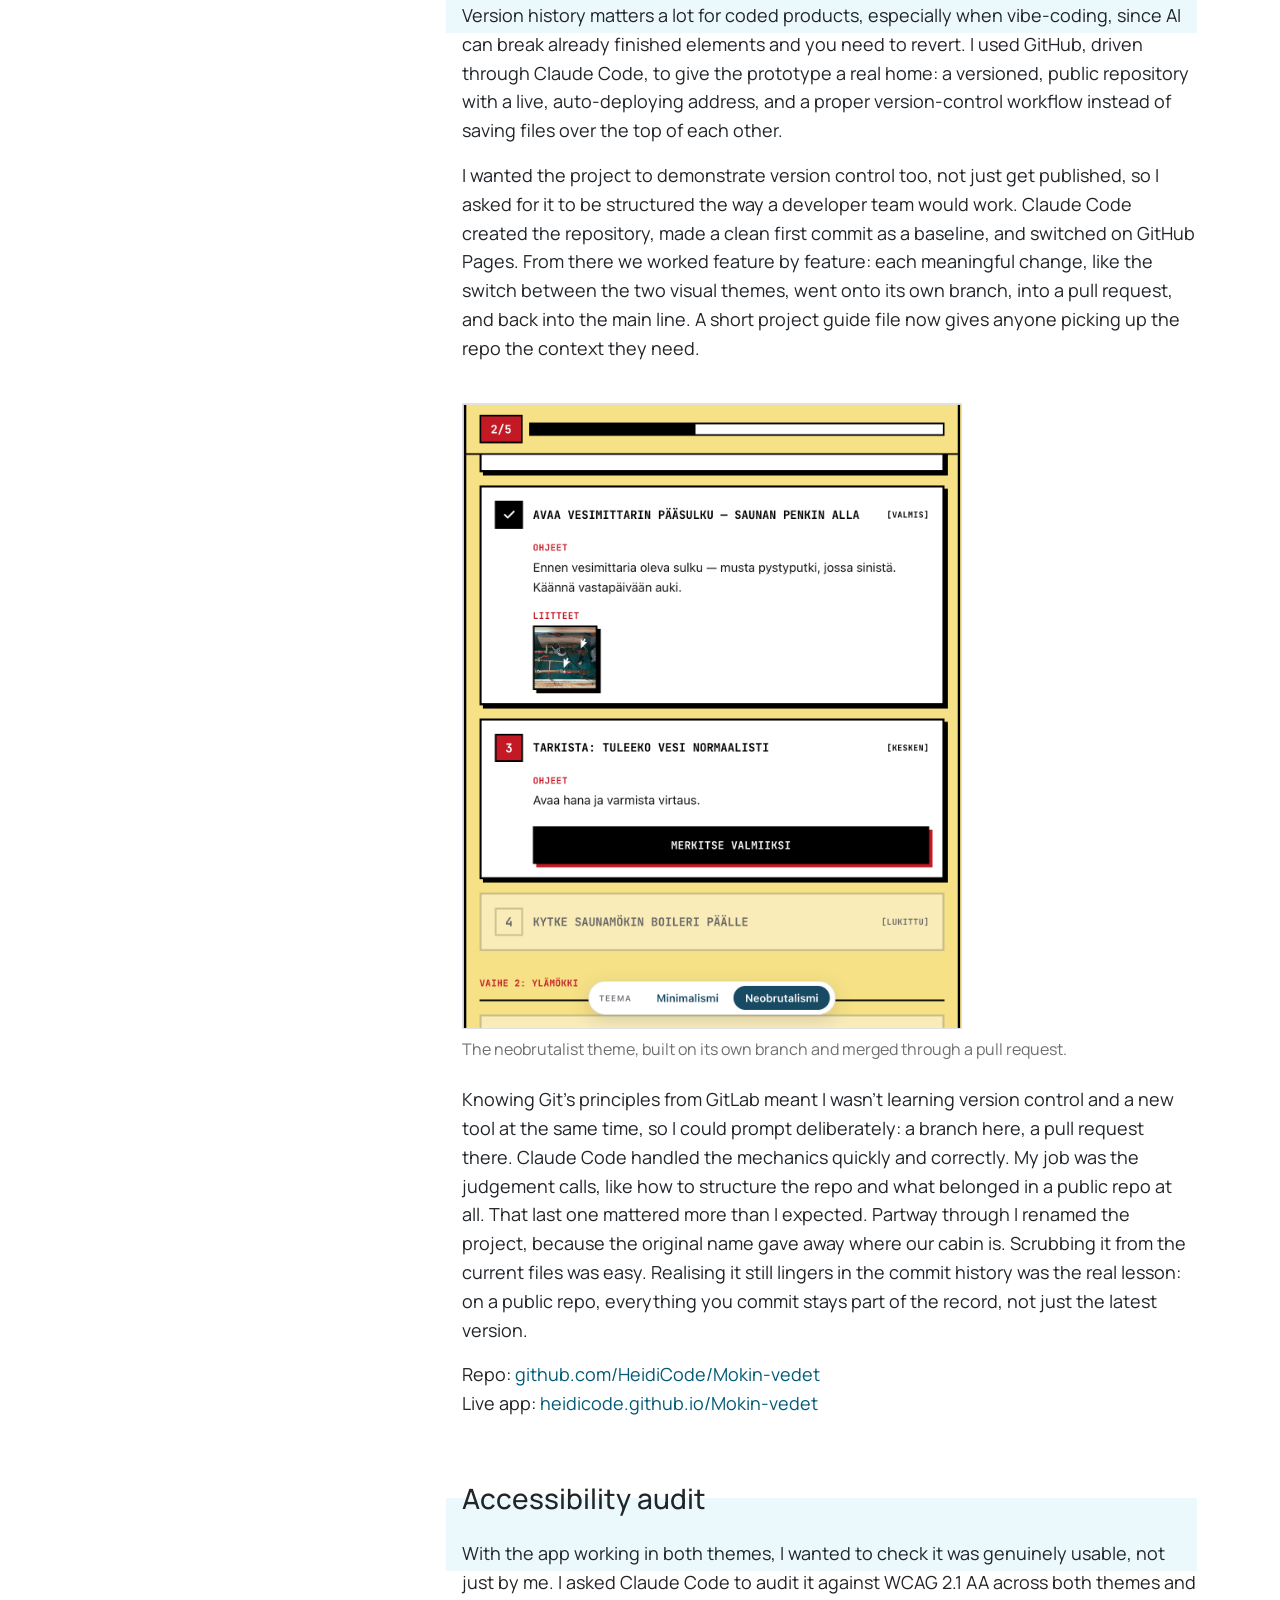
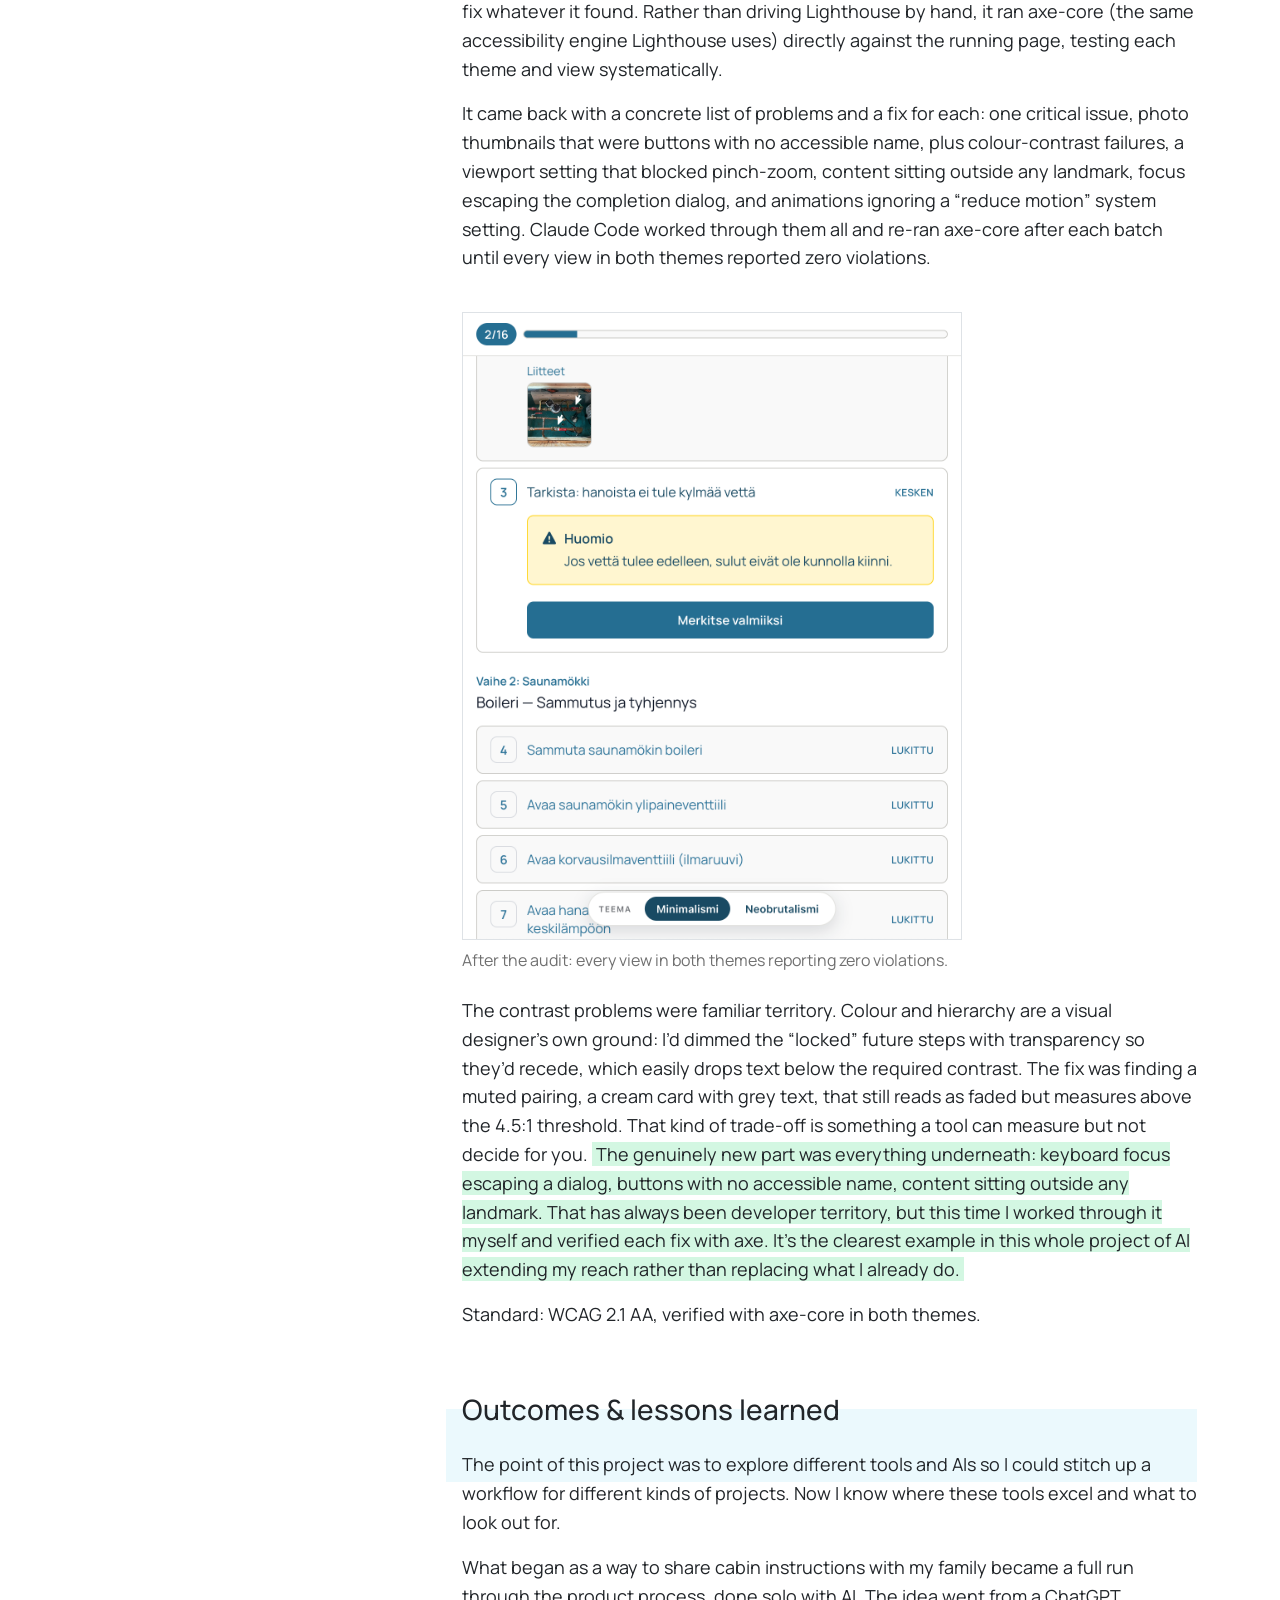
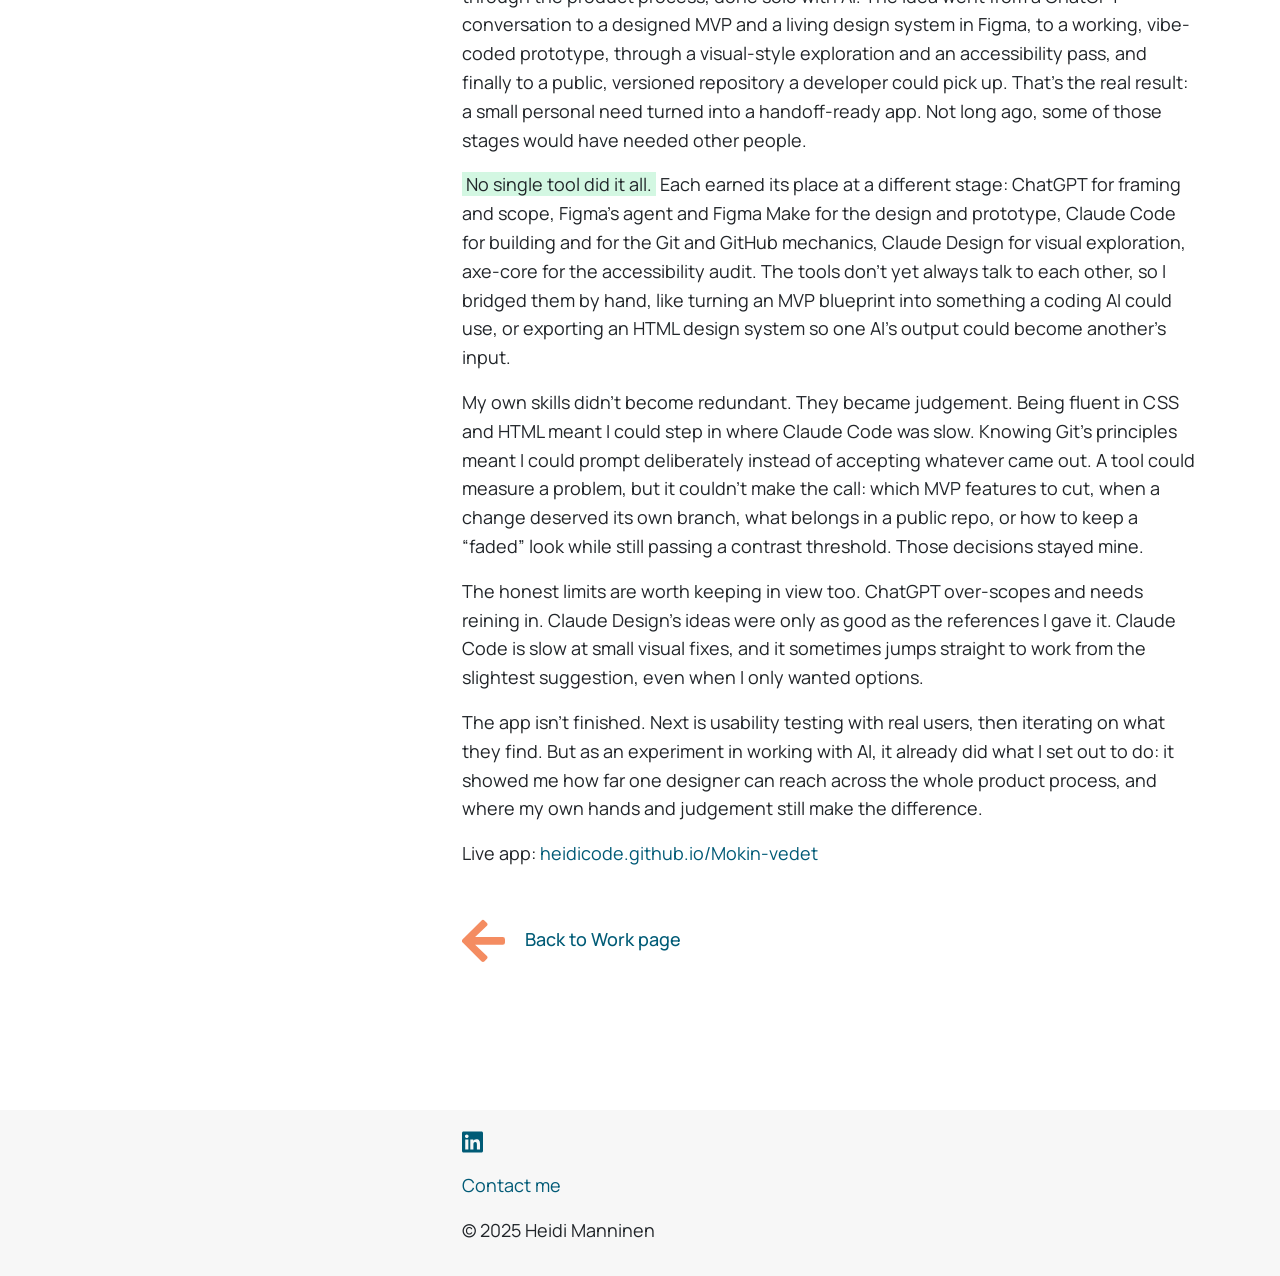
==== commit 1bbcfd69: "Cap portrait screenshot width at 500px The three tall screenshots in the Reshaping Workflows case st" ====
--- a/case_study_ReshapingWorkflows.html
+++ b/case_study_ReshapingWorkflows.html
@@ -133,7 +133,7 @@
               and what to check before starting. Once the page worked, I wanted to see how well Claude Code could take the project back into Figma, so I asked it to build a 
               new design system with the components and documentation both a designer and a developer would need.
             </p>
-            <a href="https://heidimanninen.net/images/Process-FirstVibeCode.png" target="_blank"><img src="images/Process-FirstVibeCode.png" class="border img-fluid" alt="The first vibe-coded version of the water instructions app, showing a step-by-step process view"></a>
+            <a href="https://heidimanninen.net/images/Process-FirstVibeCode.png" target="_blank"><img src="images/Process-FirstVibeCode.png" class="border img-fluid img-portrait" alt="The first vibe-coded version of the water instructions app, showing a step-by-step process view"></a>
             <div class="image-caption">
               The first vibe-coded version, built by Claude Code from the Figma design system and a folder of background notes.
             </div><br>
@@ -186,7 +186,7 @@
               the repository, made a clean first commit as a baseline, and switched on GitHub Pages. From there we worked feature by feature: each meaningful change, like the switch between 
               the two visual themes, went onto its own branch, into a pull request, and back into the main line. A short project guide file now gives anyone picking up the repo the context they need.
             </p>
-            <a href="https://heidimanninen.net/images/Process-VersionControlNB.png" target="_blank"><img src="images/Process-VersionControlNB.png" class="border img-fluid" alt="The finished app in its neobrutalist theme, the feature that was developed on its own branch and merged through a pull request"></a>
+            <a href="https://heidimanninen.net/images/Process-VersionControlNB.png" target="_blank"><img src="images/Process-VersionControlNB.png" class="border img-fluid img-portrait" alt="The finished app in its neobrutalist theme, the feature that was developed on its own branch and merged through a pull request"></a>
             <div class="image-caption">
               The neobrutalist theme, built on its own branch and merged through a pull request.
             </div><br>
@@ -214,7 +214,7 @@
               a viewport setting that blocked pinch-zoom, content sitting outside any landmark, focus escaping the completion dialog, and animations ignoring a &ldquo;reduce motion&rdquo; 
               system setting. Claude Code worked through them all and re-ran axe-core after each batch until every view in both themes reported zero violations.
             </p>
-            <a href="https://heidimanninen.net/images/Process-AccessibilityAudit.png" target="_blank"><img src="images/Process-AccessibilityAudit.png" class="border img-fluid" alt="The app after the accessibility audit, with the contrast of the dimmed future steps corrected"></a>
+            <a href="https://heidimanninen.net/images/Process-AccessibilityAudit.png" target="_blank"><img src="images/Process-AccessibilityAudit.png" class="border img-fluid img-portrait" alt="The app after the accessibility audit, with the contrast of the dimmed future steps corrected"></a>
             <div class="image-caption">
               After the audit: every view in both themes reporting zero violations.
             </div><br>
--- a/styles.css
+++ b/styles.css
@@ -125,6 +125,13 @@
     padding-bottom: 1.6rem;
 }
 
+/* Portrait images: cap the width so tall screenshots don't dominate the page.
+   Selector is more specific than .img-fluid because Bootstrap loads after this file. */
+main img.img-portrait {
+    width: 100%;
+    max-width: 500px;
+}
+
 .image-caption {
     font-size: 1rem;
     color: #707070;
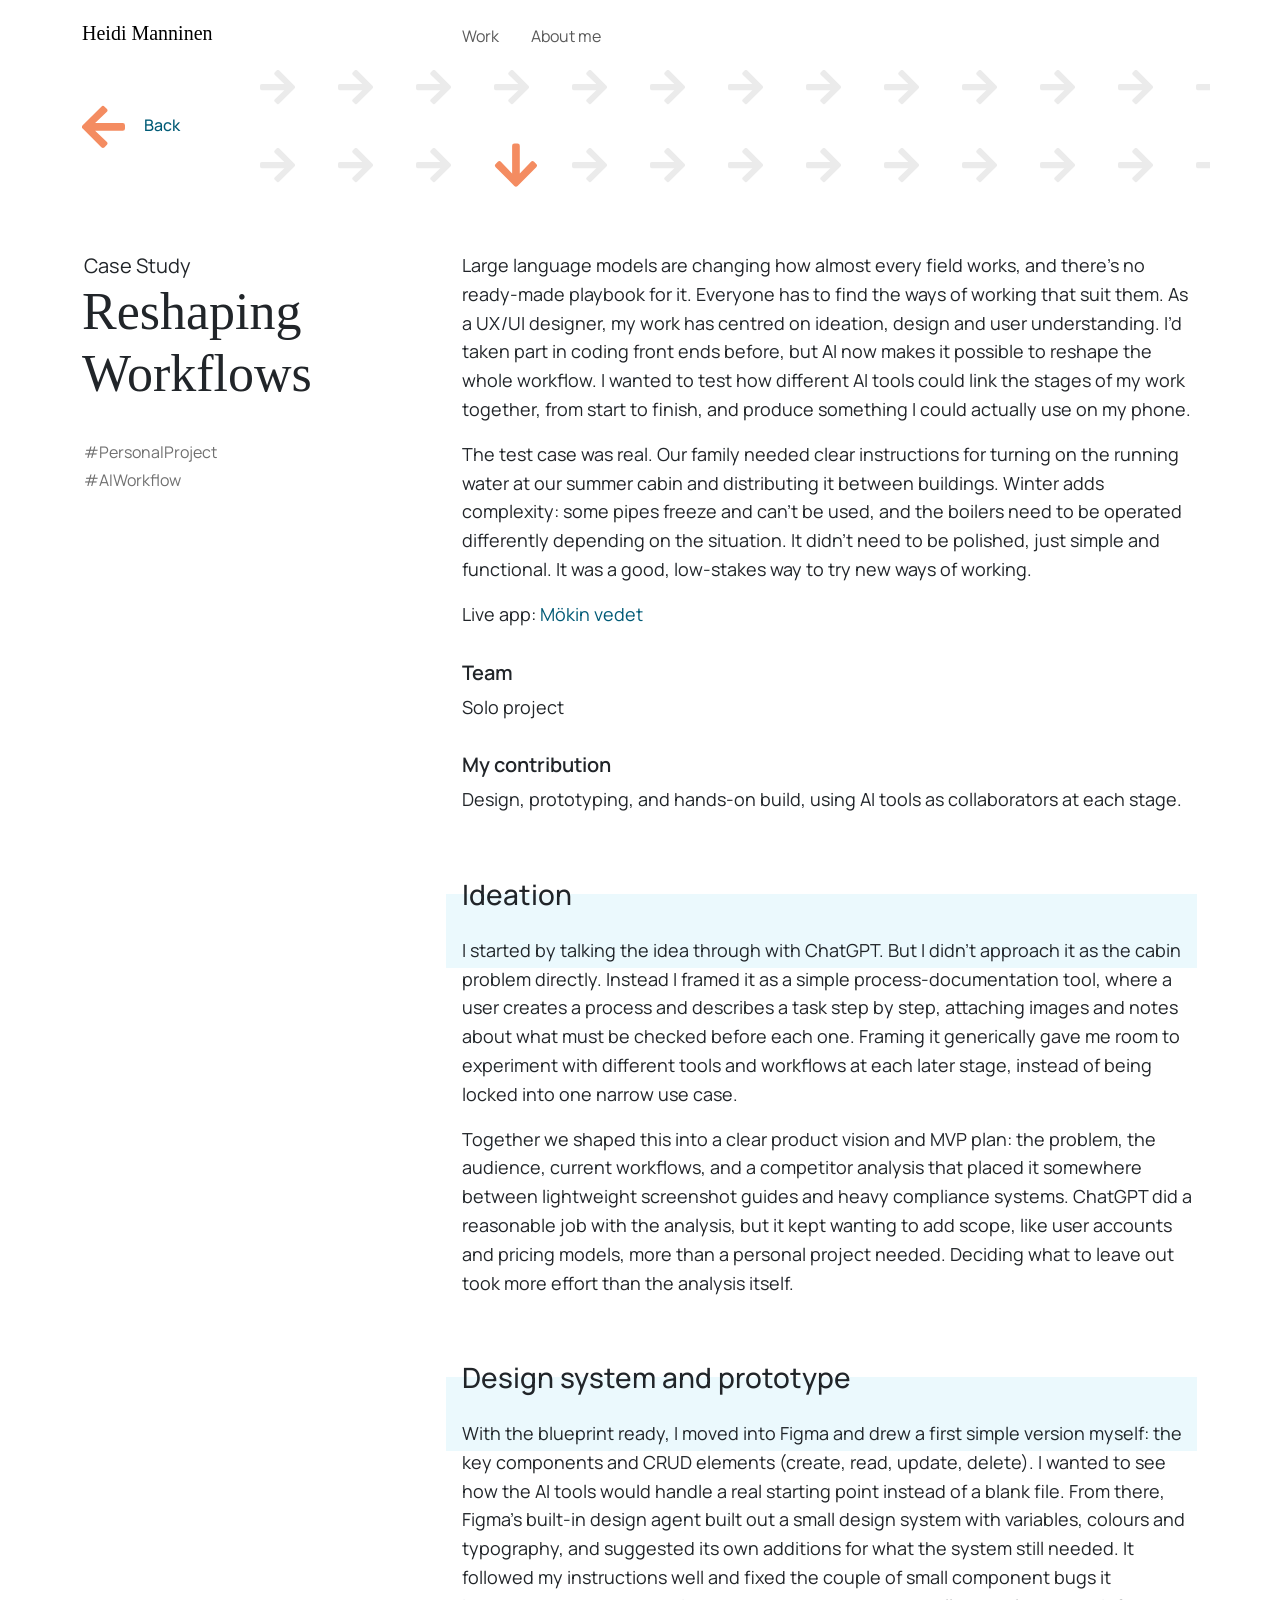
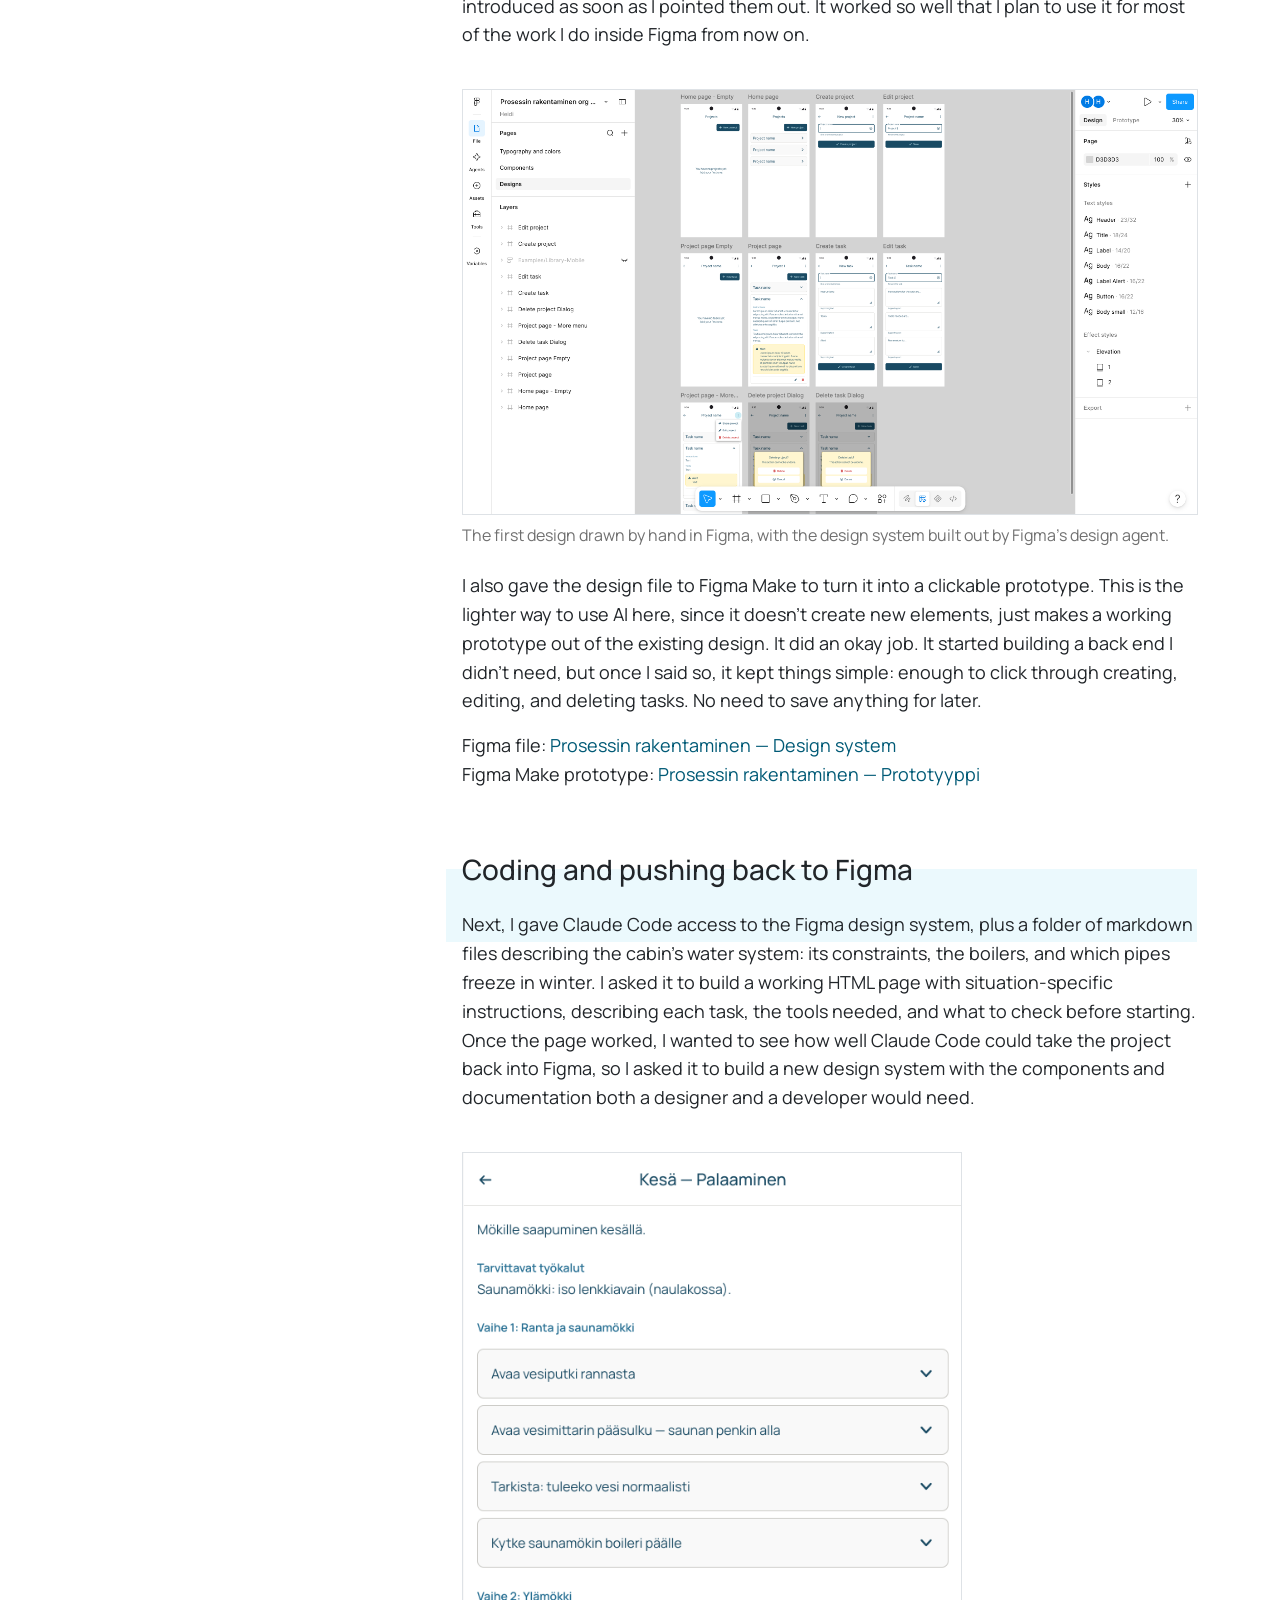
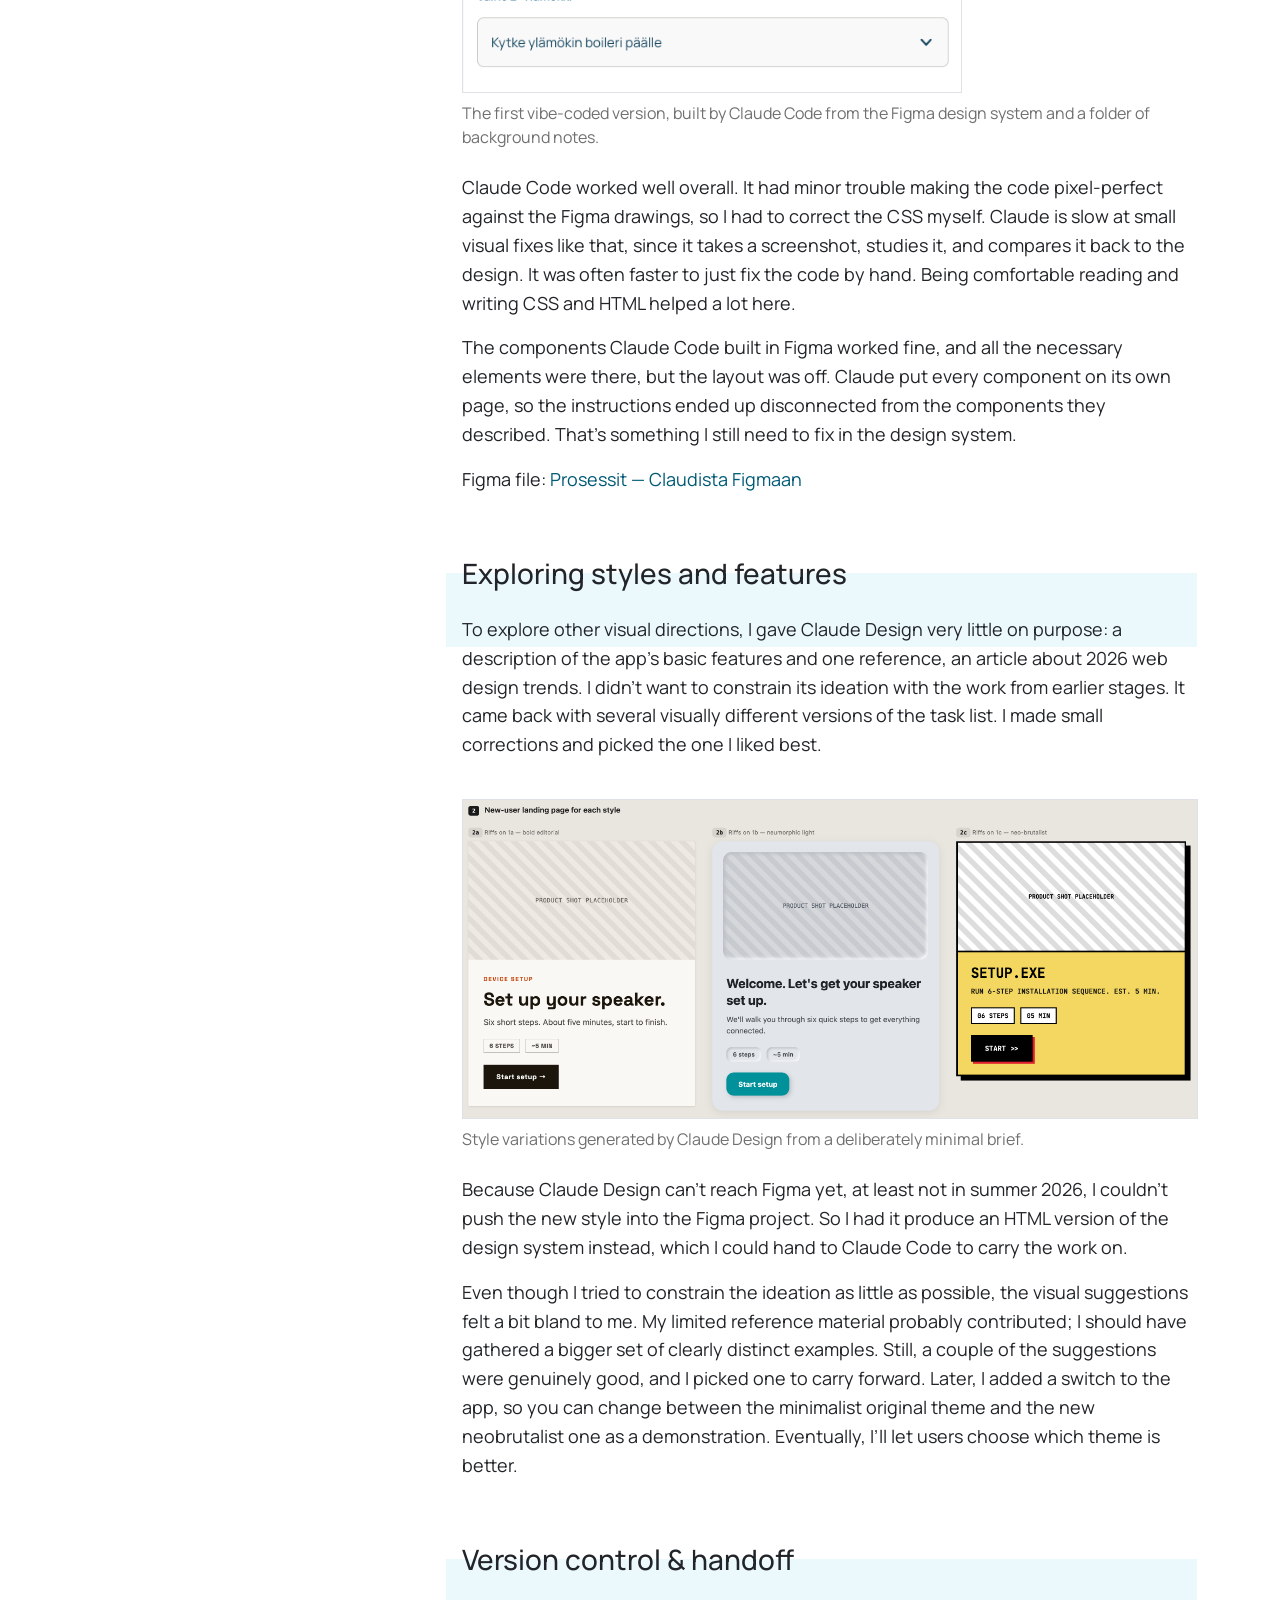
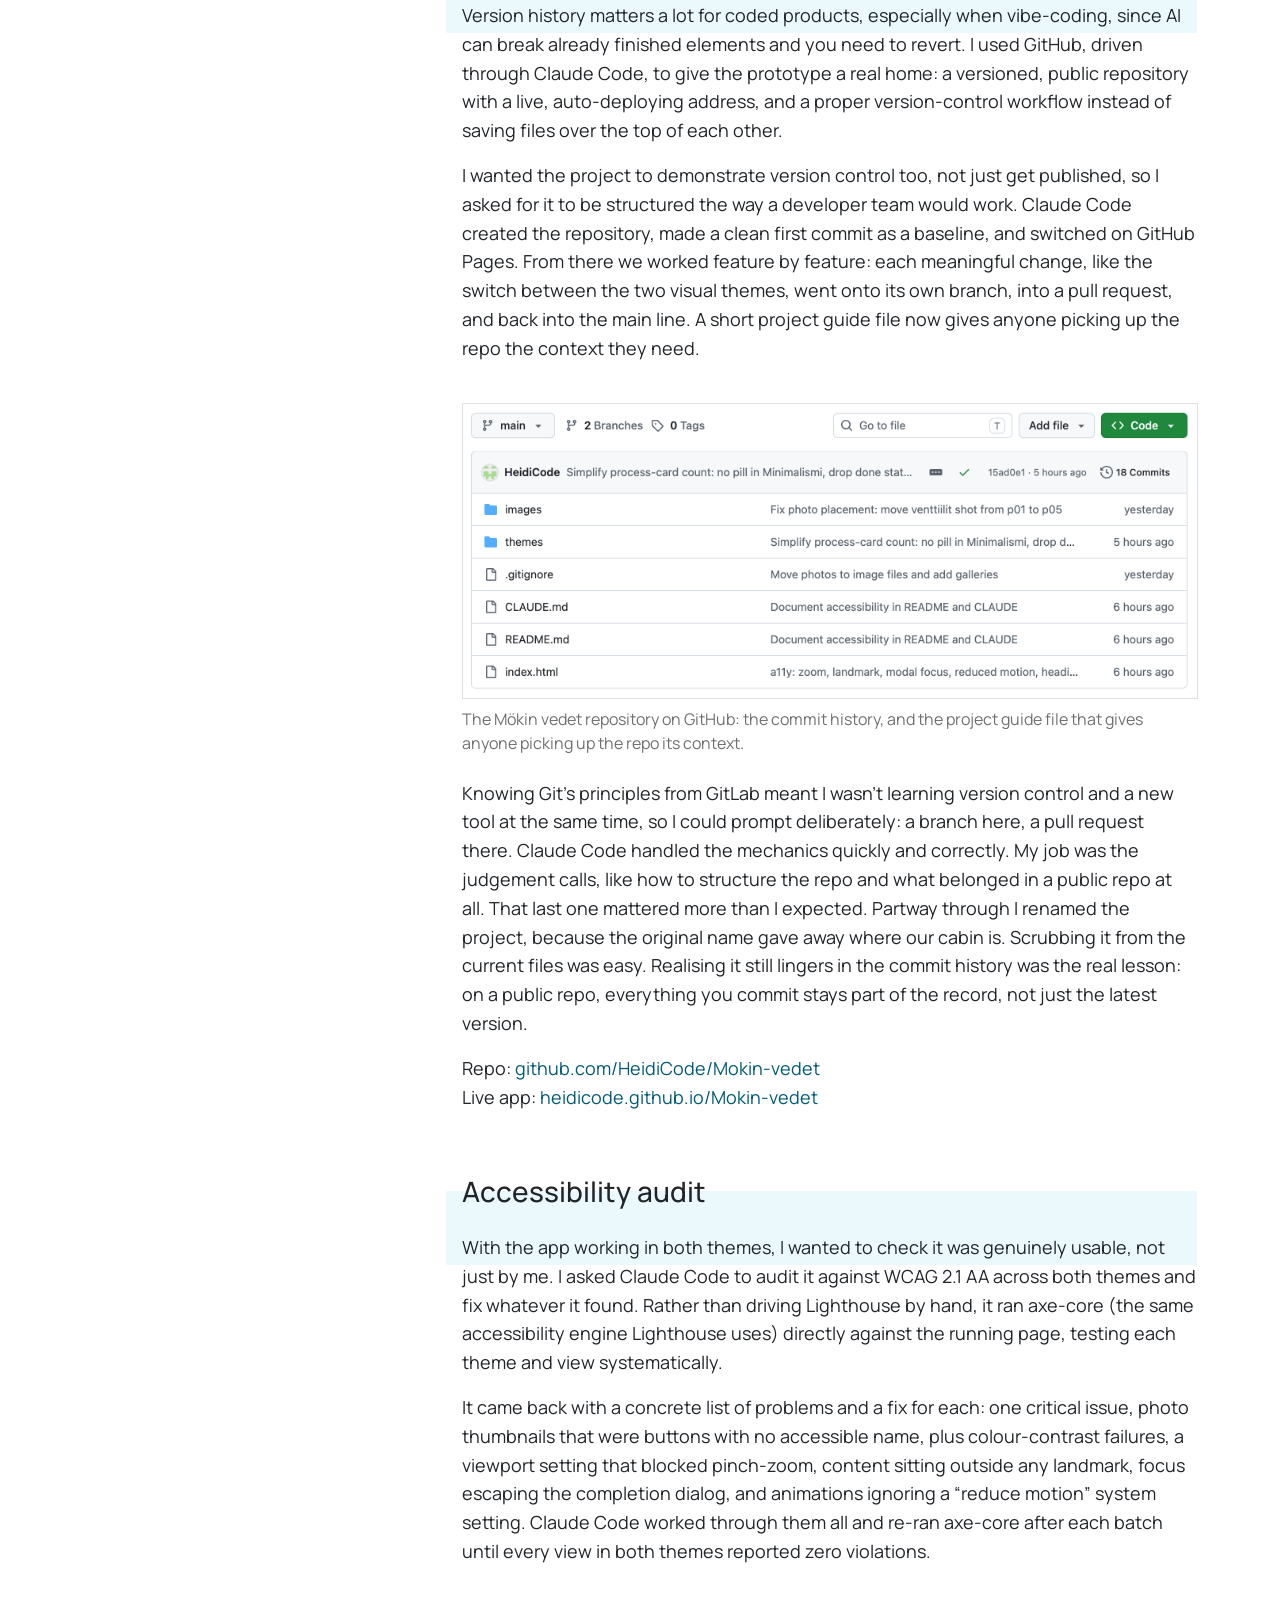
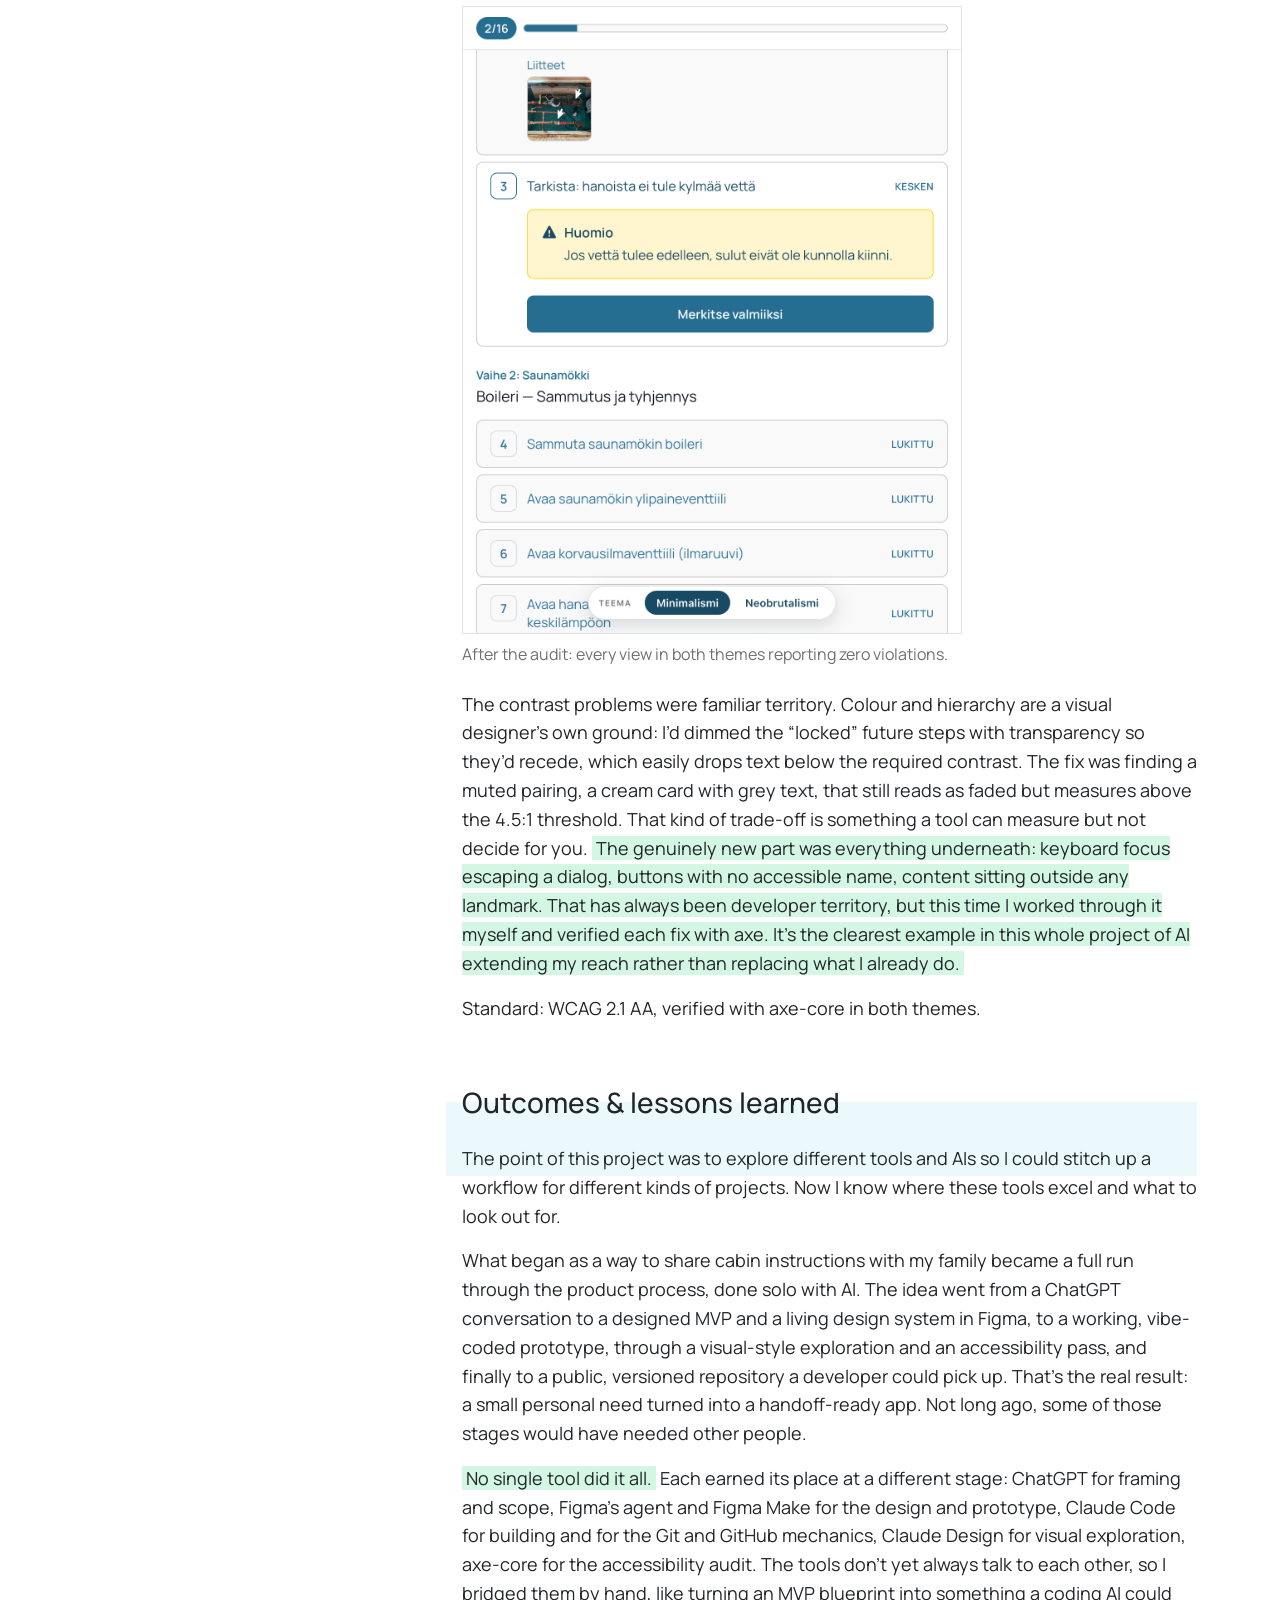
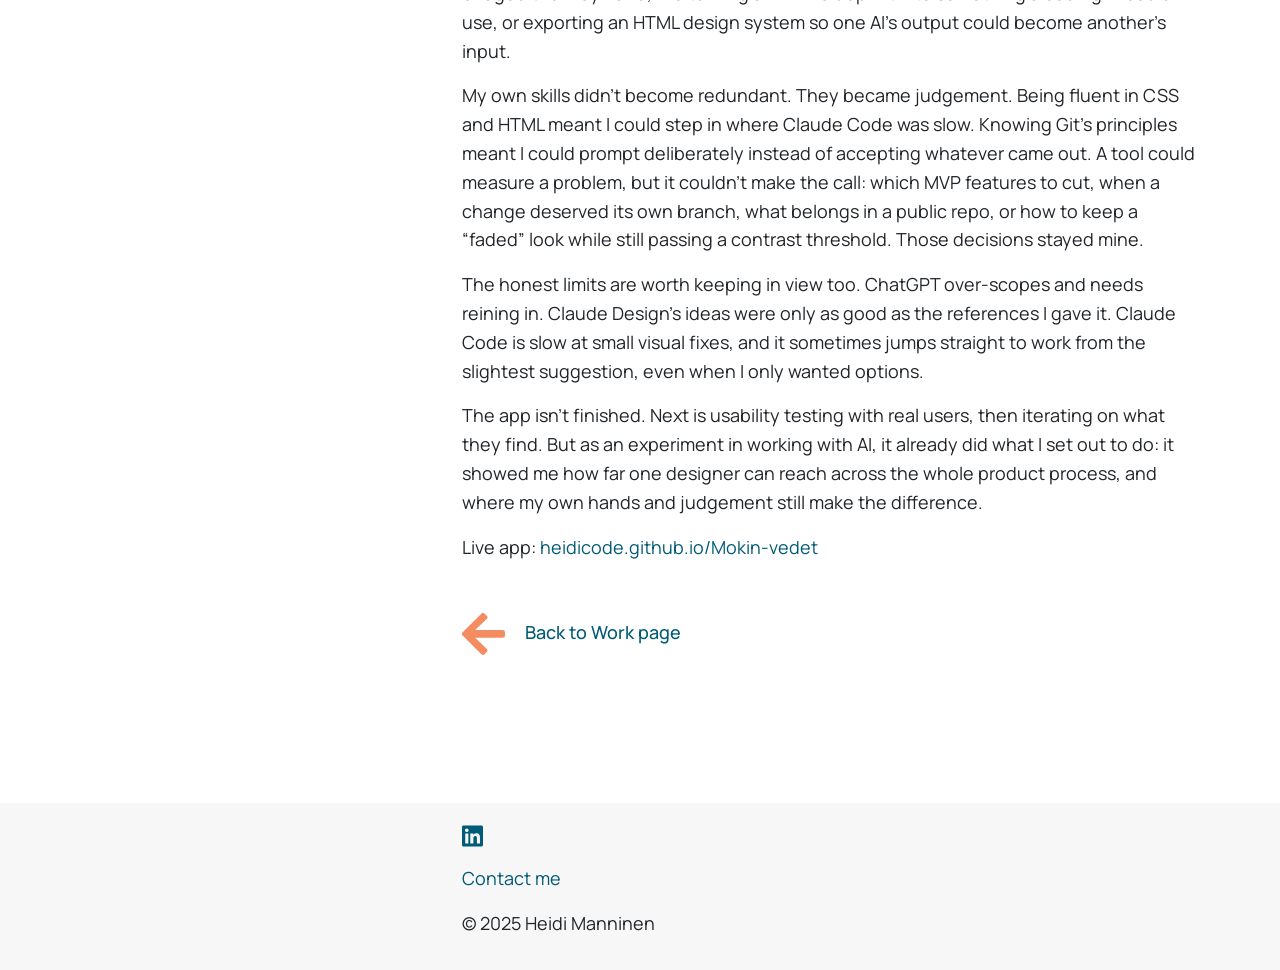
==== commit 6a37050b: "Show the GitHub repo in the version control section The section described the repository, its commit" ====
--- a/case_study_ReshapingWorkflows.html
+++ b/case_study_ReshapingWorkflows.html
@@ -186,9 +186,9 @@
               the repository, made a clean first commit as a baseline, and switched on GitHub Pages. From there we worked feature by feature: each meaningful change, like the switch between 
               the two visual themes, went onto its own branch, into a pull request, and back into the main line. A short project guide file now gives anyone picking up the repo the context they need.
             </p>
-            <a href="https://heidimanninen.net/images/Process-VersionControlNB.png" target="_blank"><img src="images/Process-VersionControlNB.png" class="border img-fluid img-portrait" alt="The finished app in its neobrutalist theme, the feature that was developed on its own branch and merged through a pull request"></a>
-            <div class="image-caption">
-              The neobrutalist theme, built on its own branch and merged through a pull request.
+            <a href="https://heidimanninen.net/images/Process-VersionControl.png" target="_blank"><img src="images/Process-VersionControl.png" class="border img-fluid" alt="The M&ouml;kin vedet repository on GitHub, showing the file list, the latest commit message, and a history of 18 commits on the main branch"></a>
+            <div class="image-caption">
+              The M&ouml;kin vedet repository on GitHub: the commit history, and the project guide file that gives anyone picking up the repo its context.
             </div><br>
             <p>
               Knowing Git&rsquo;s principles from GitLab meant I wasn&rsquo;t learning version control and a new tool at the same time, so I could prompt deliberately: a branch here, a pull 
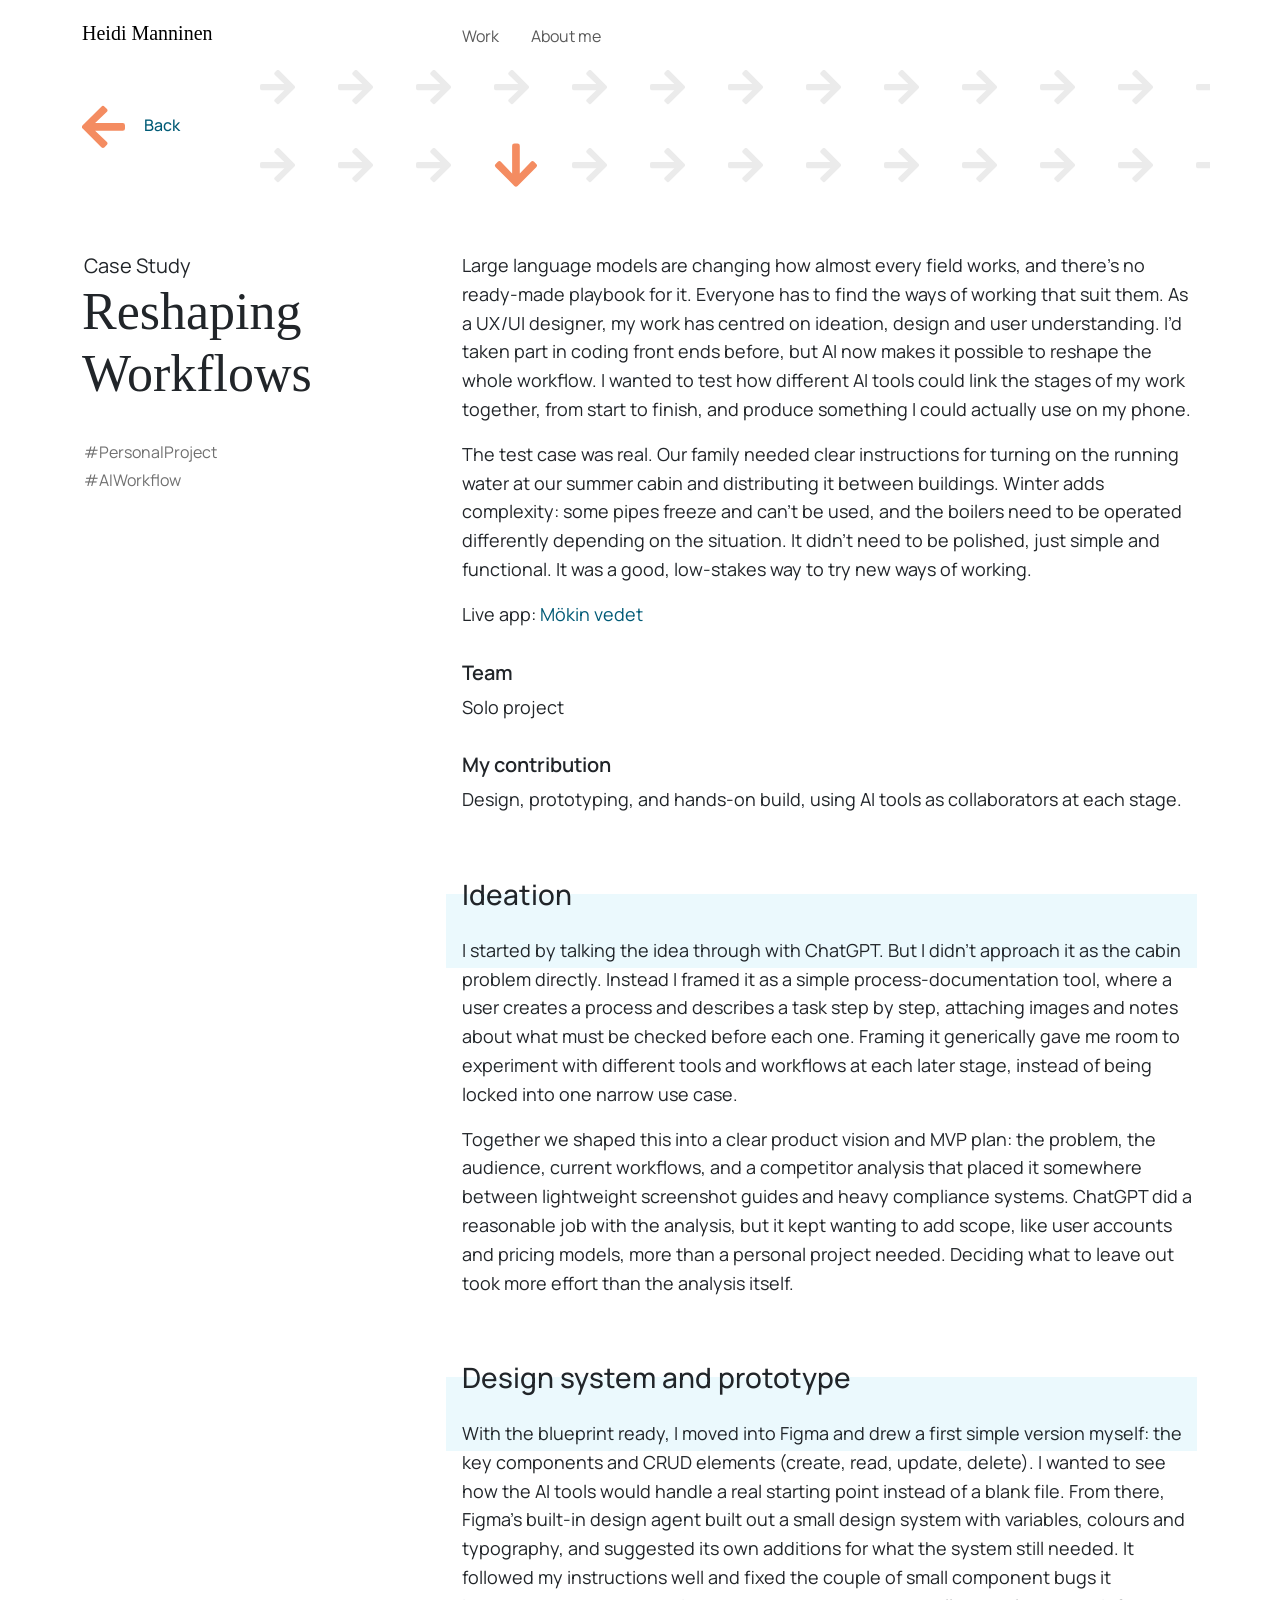
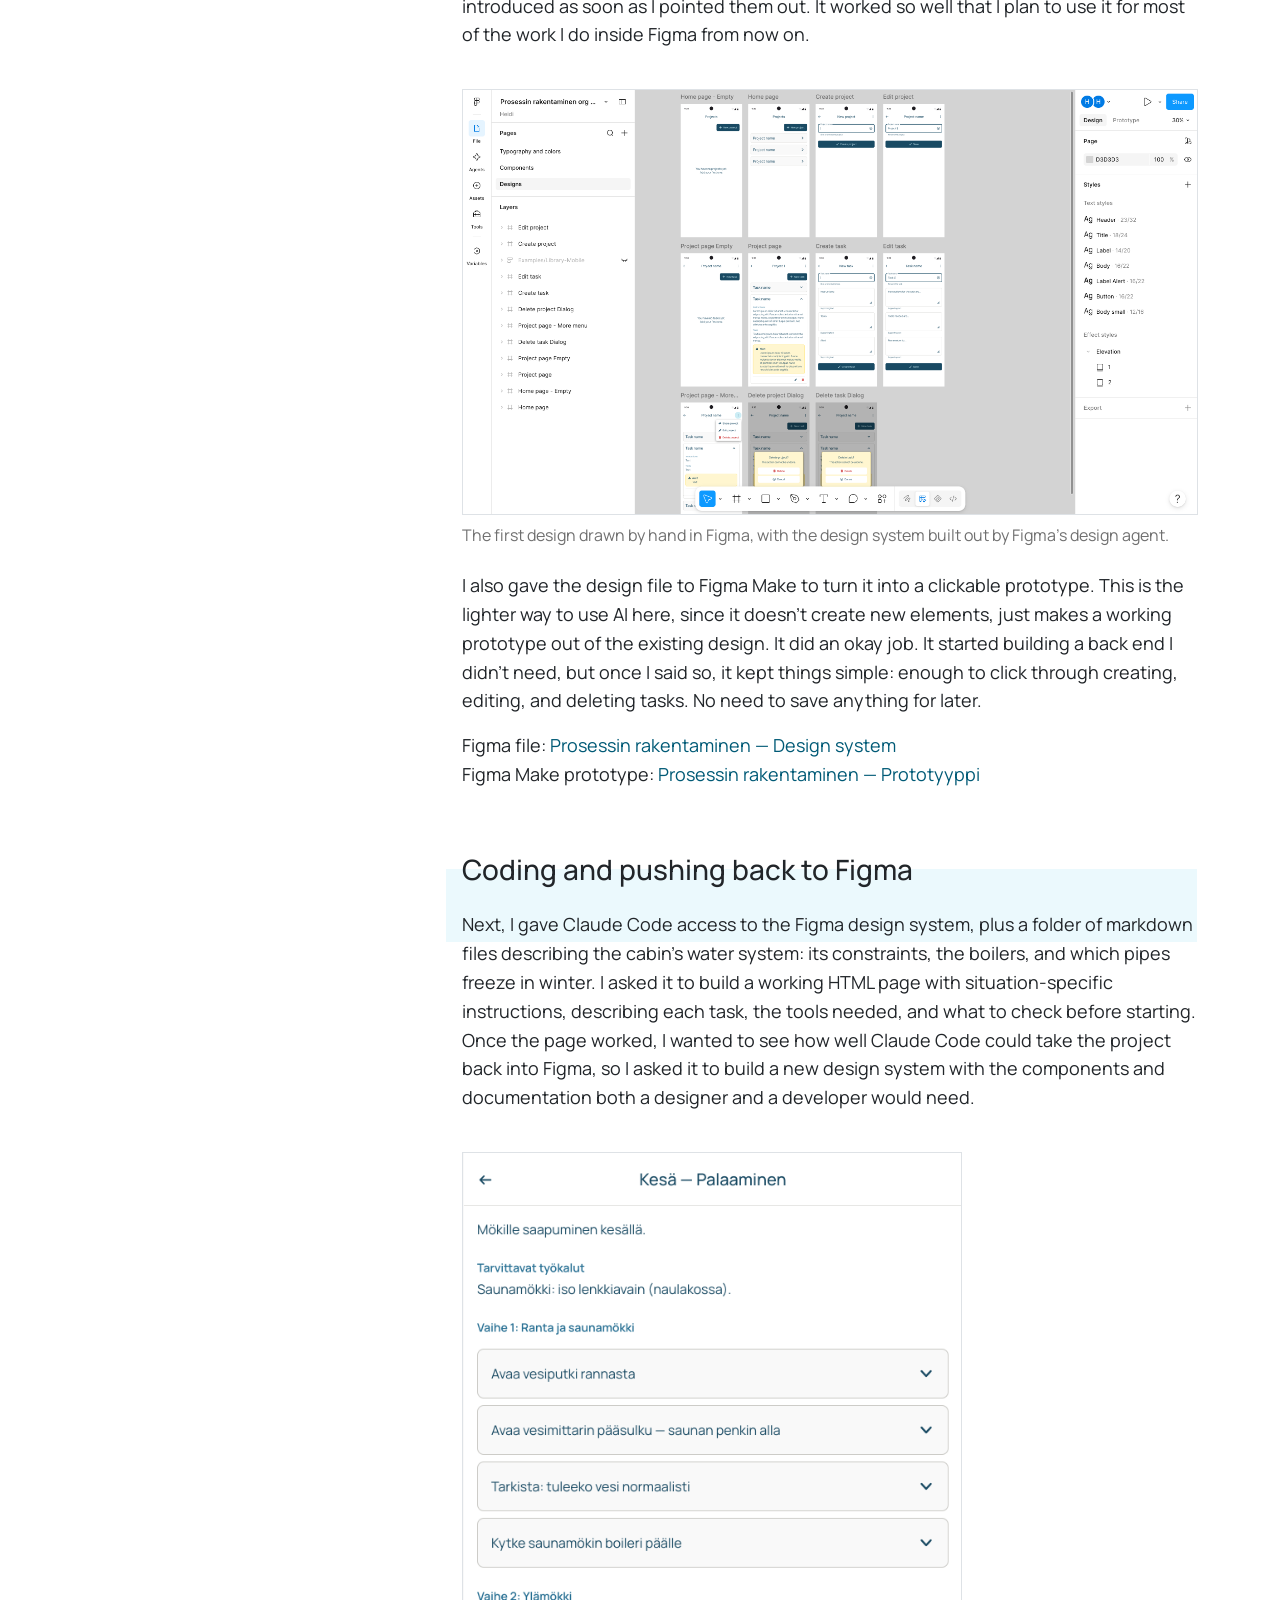
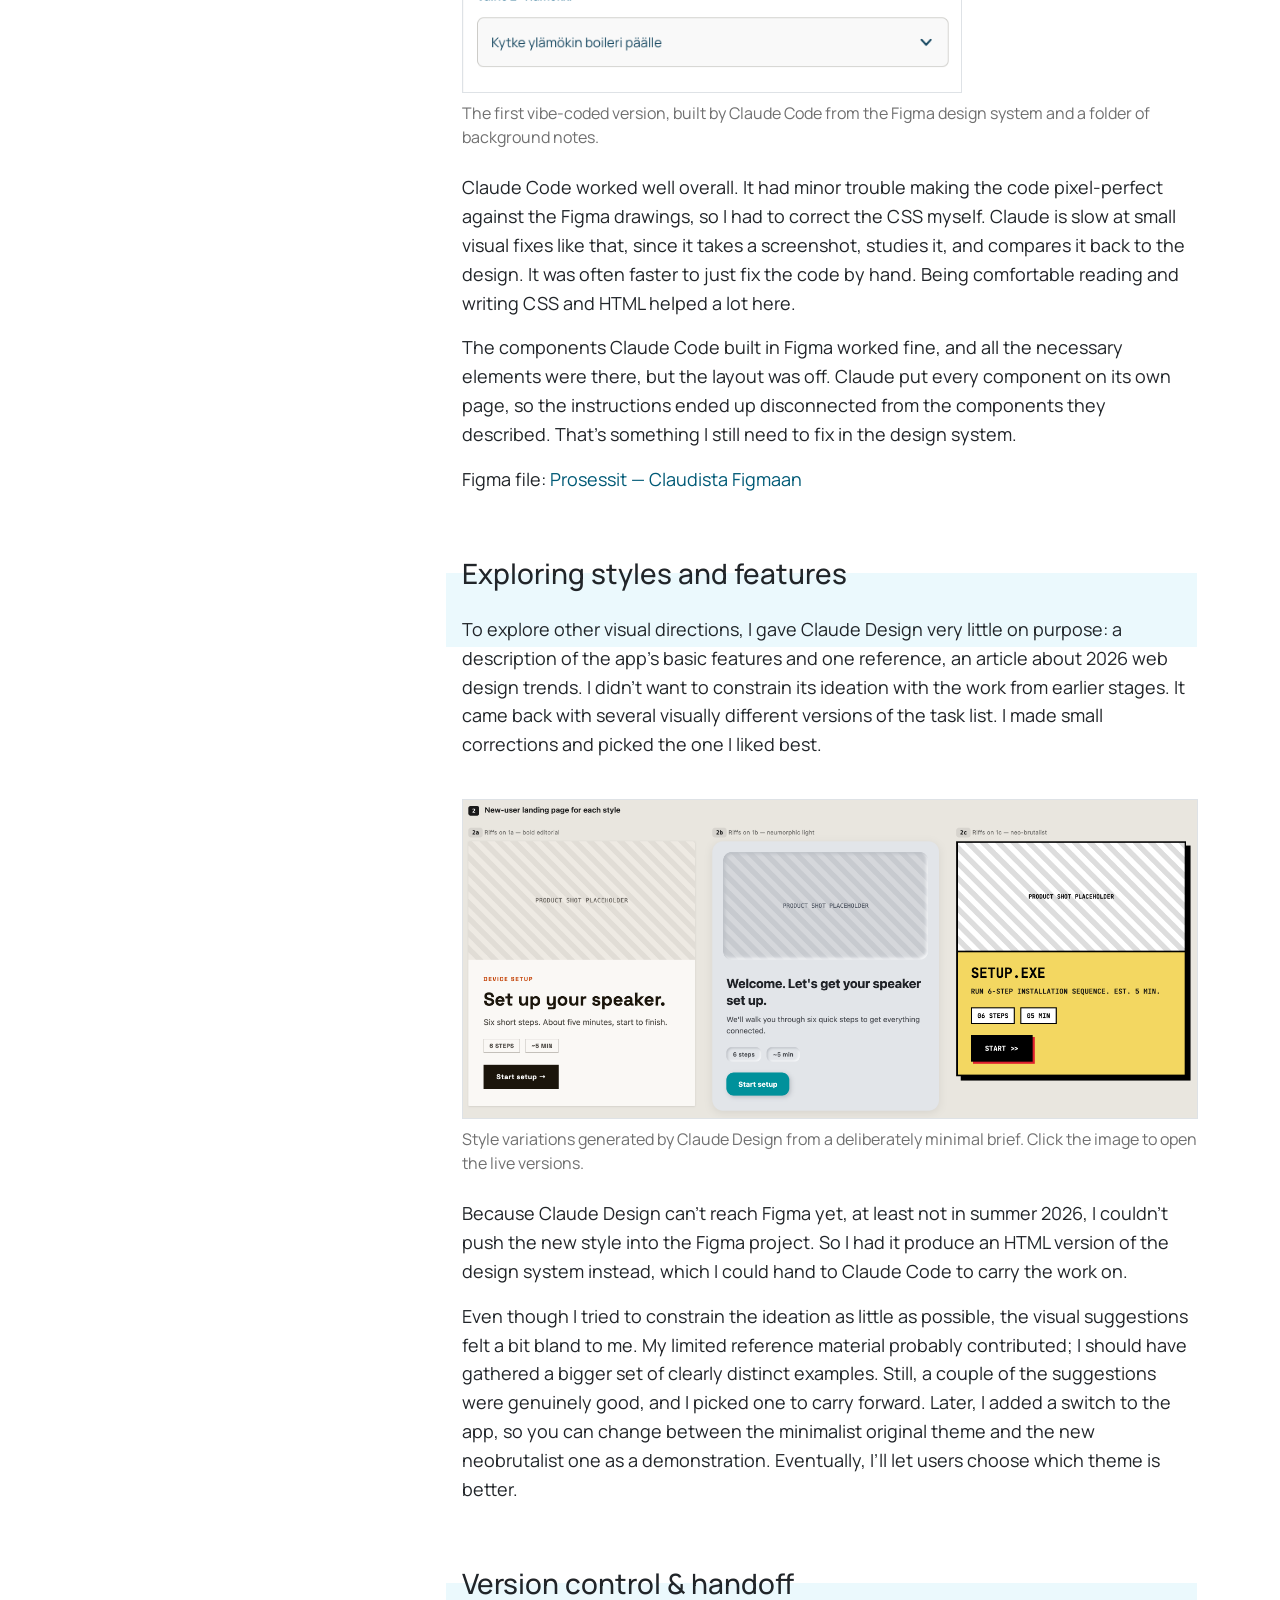
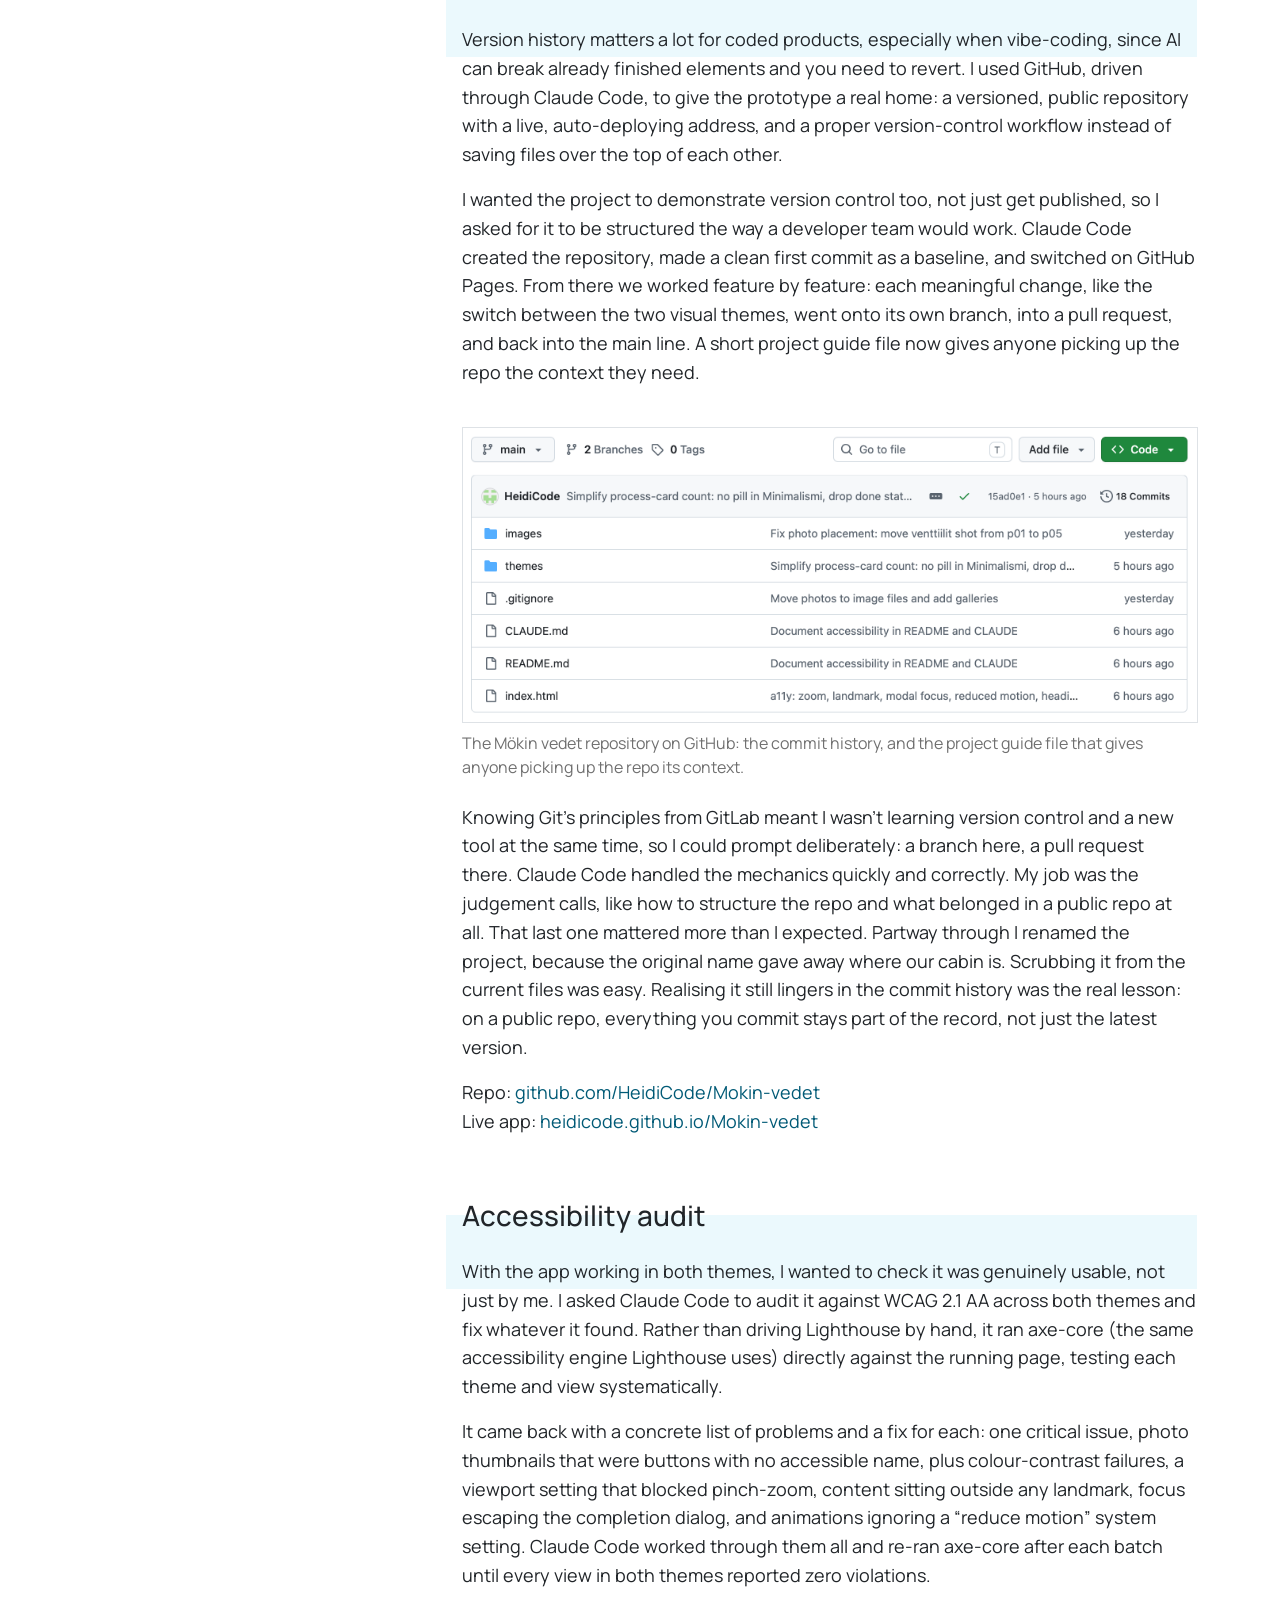
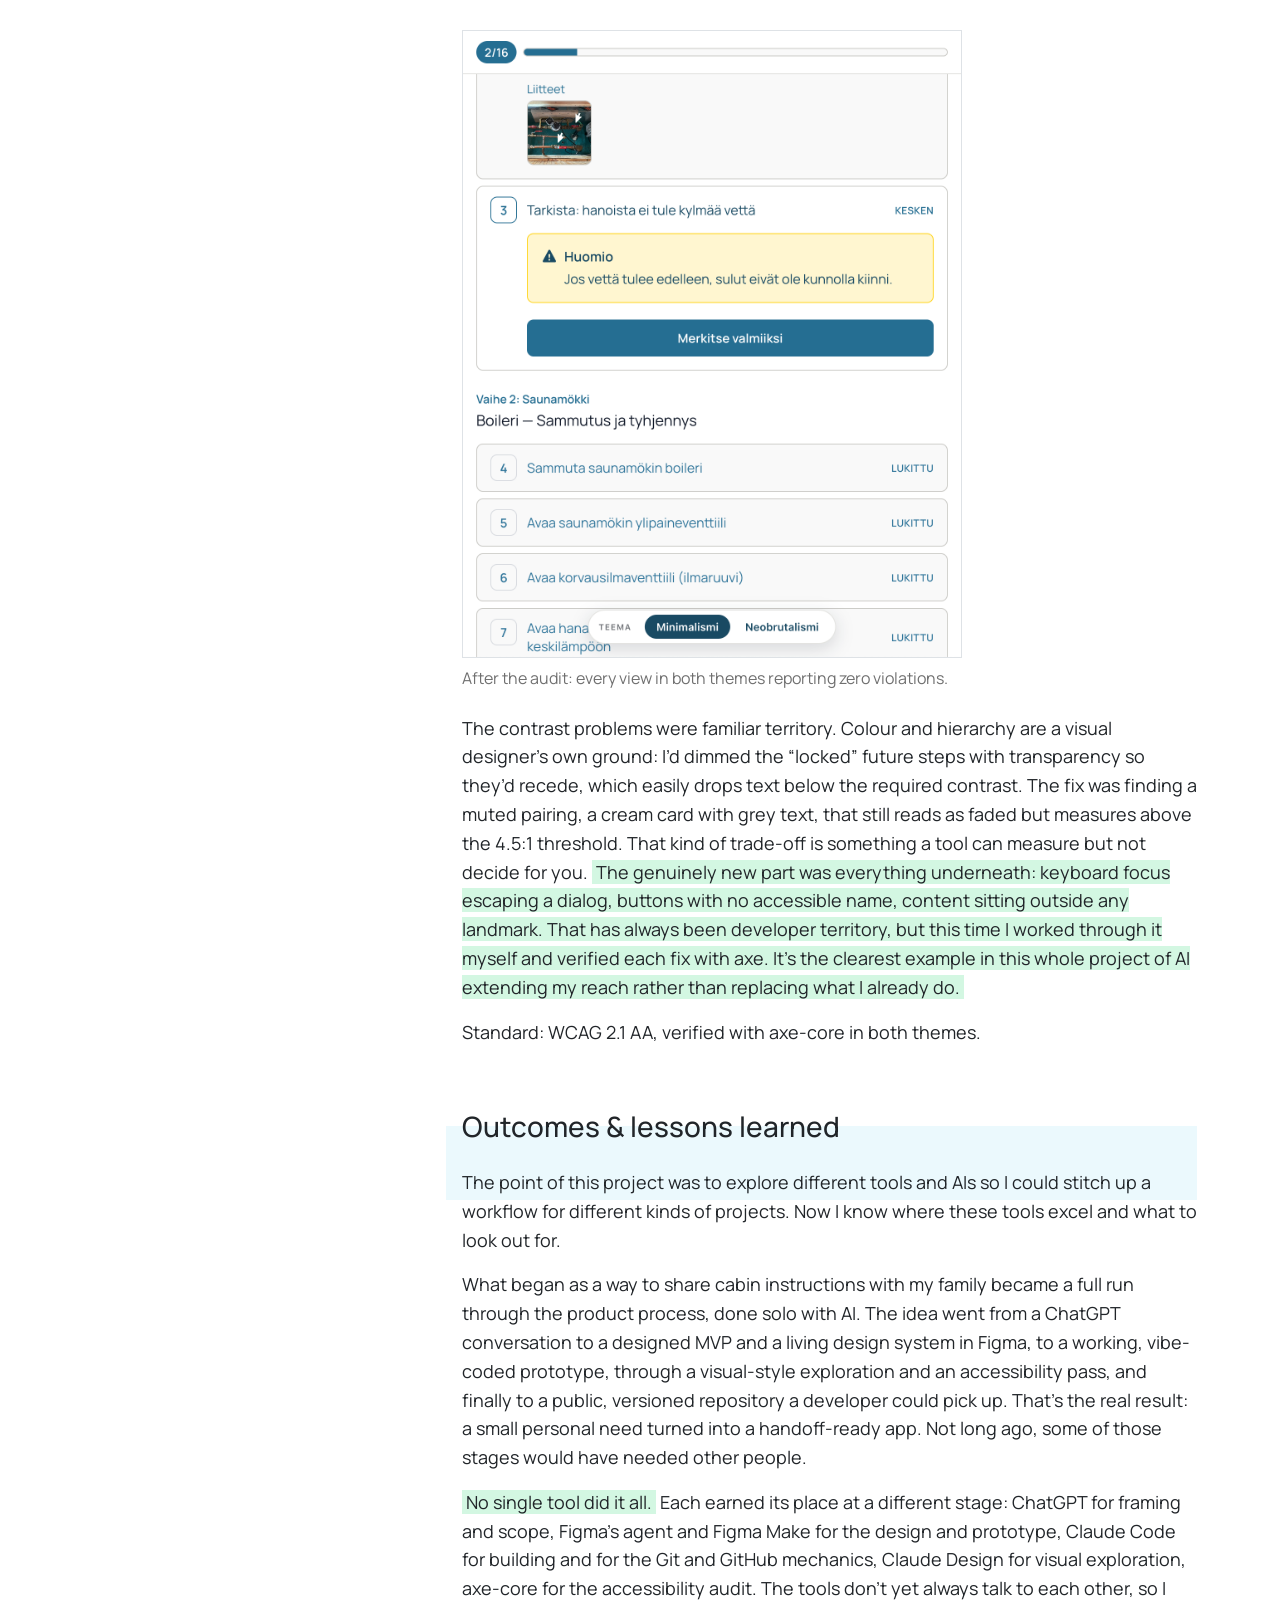
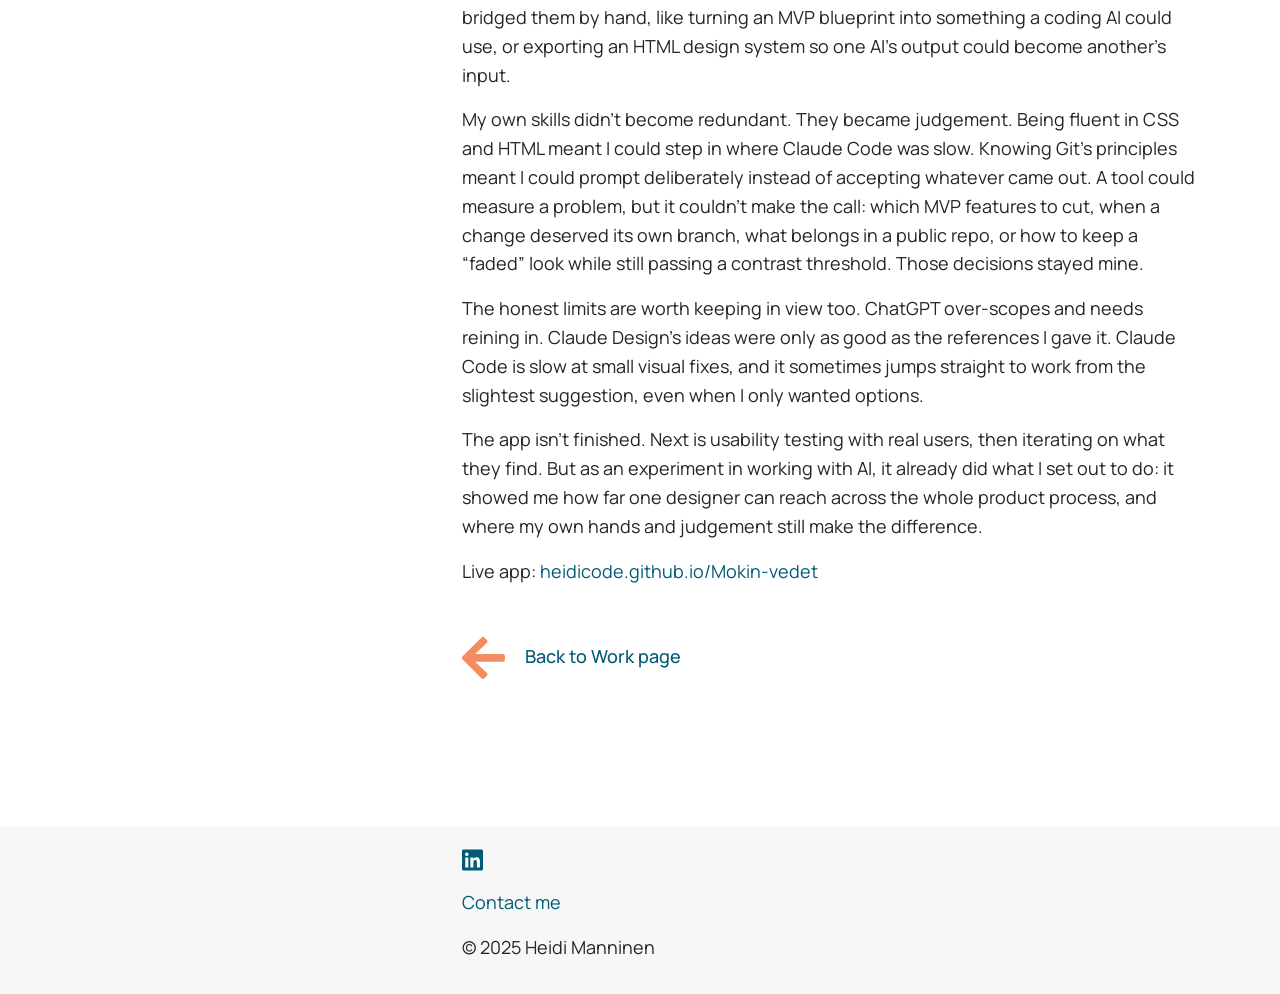
==== commit 924e515e: "Link the style variations image to the live page Clicking the style variations screenshot opened a l" ====
--- a/case_study_ReshapingWorkflows.html
+++ b/case_study_ReshapingWorkflows.html
@@ -158,9 +158,9 @@
               2026 web design trends. I didn&rsquo;t want to constrain its ideation with the work from earlier stages. It came back with several visually different versions of the 
               task list. I made small corrections and picked the one I liked best.
             </p>
-            <a href="https://heidimanninen.net/images/Process-StyleVariations.png" target="_blank"><img src="images/Process-StyleVariations.png" class="border img-fluid" alt="Several visually distinct style variations of the task list, generated side by side by Claude Design"></a>
-            <div class="image-caption">
-              Style variations generated by Claude Design from a deliberately minimal brief.
+            <a href="process_variations.html" target="_blank"><img src="images/Process-StyleVariations.png" class="border img-fluid" alt="Several visually distinct style variations of the task list, generated side by side by Claude Design"></a>
+            <div class="image-caption">
+              Style variations generated by Claude Design from a deliberately minimal brief. Click the image to open the live versions.
             </div><br>
             <p>
               Because Claude Design can&rsquo;t reach Figma yet, at least not in summer 2026, I couldn&rsquo;t push the new style into the Figma project. So I had it produce an HTML 
